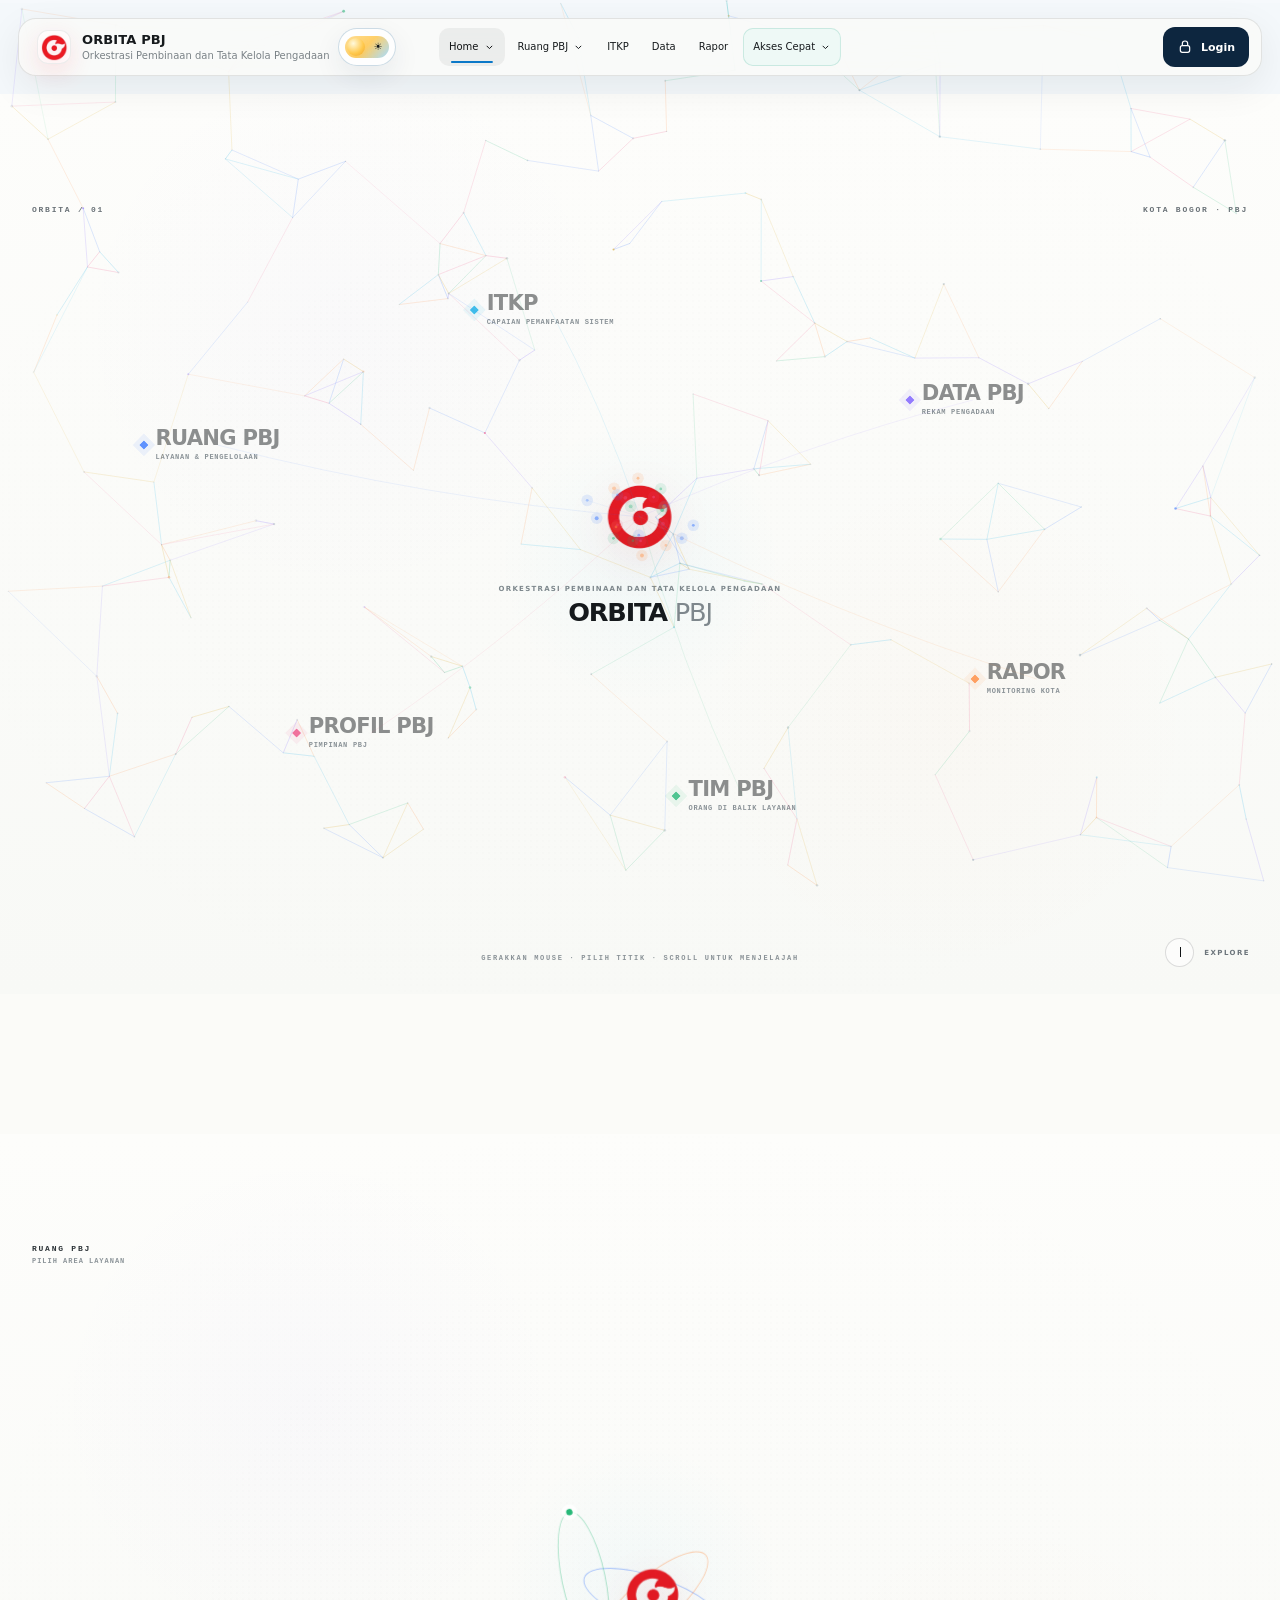
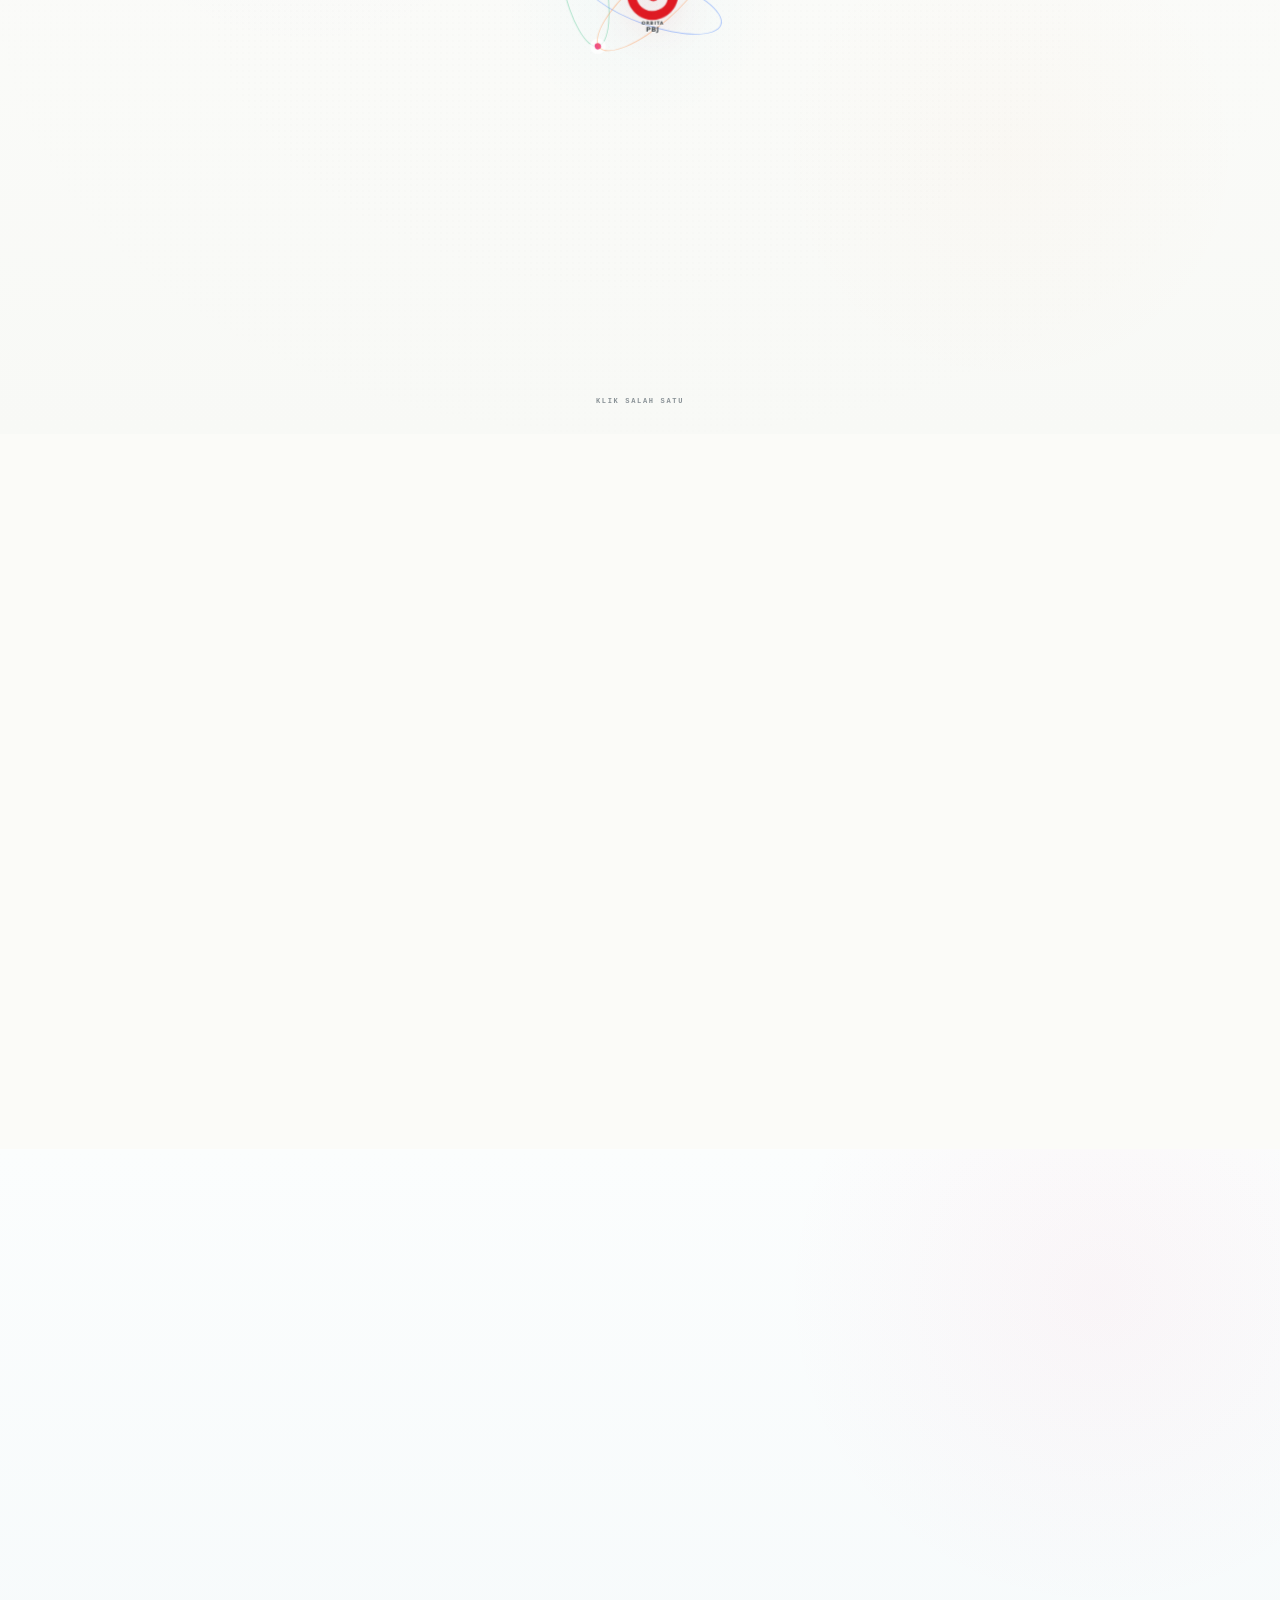
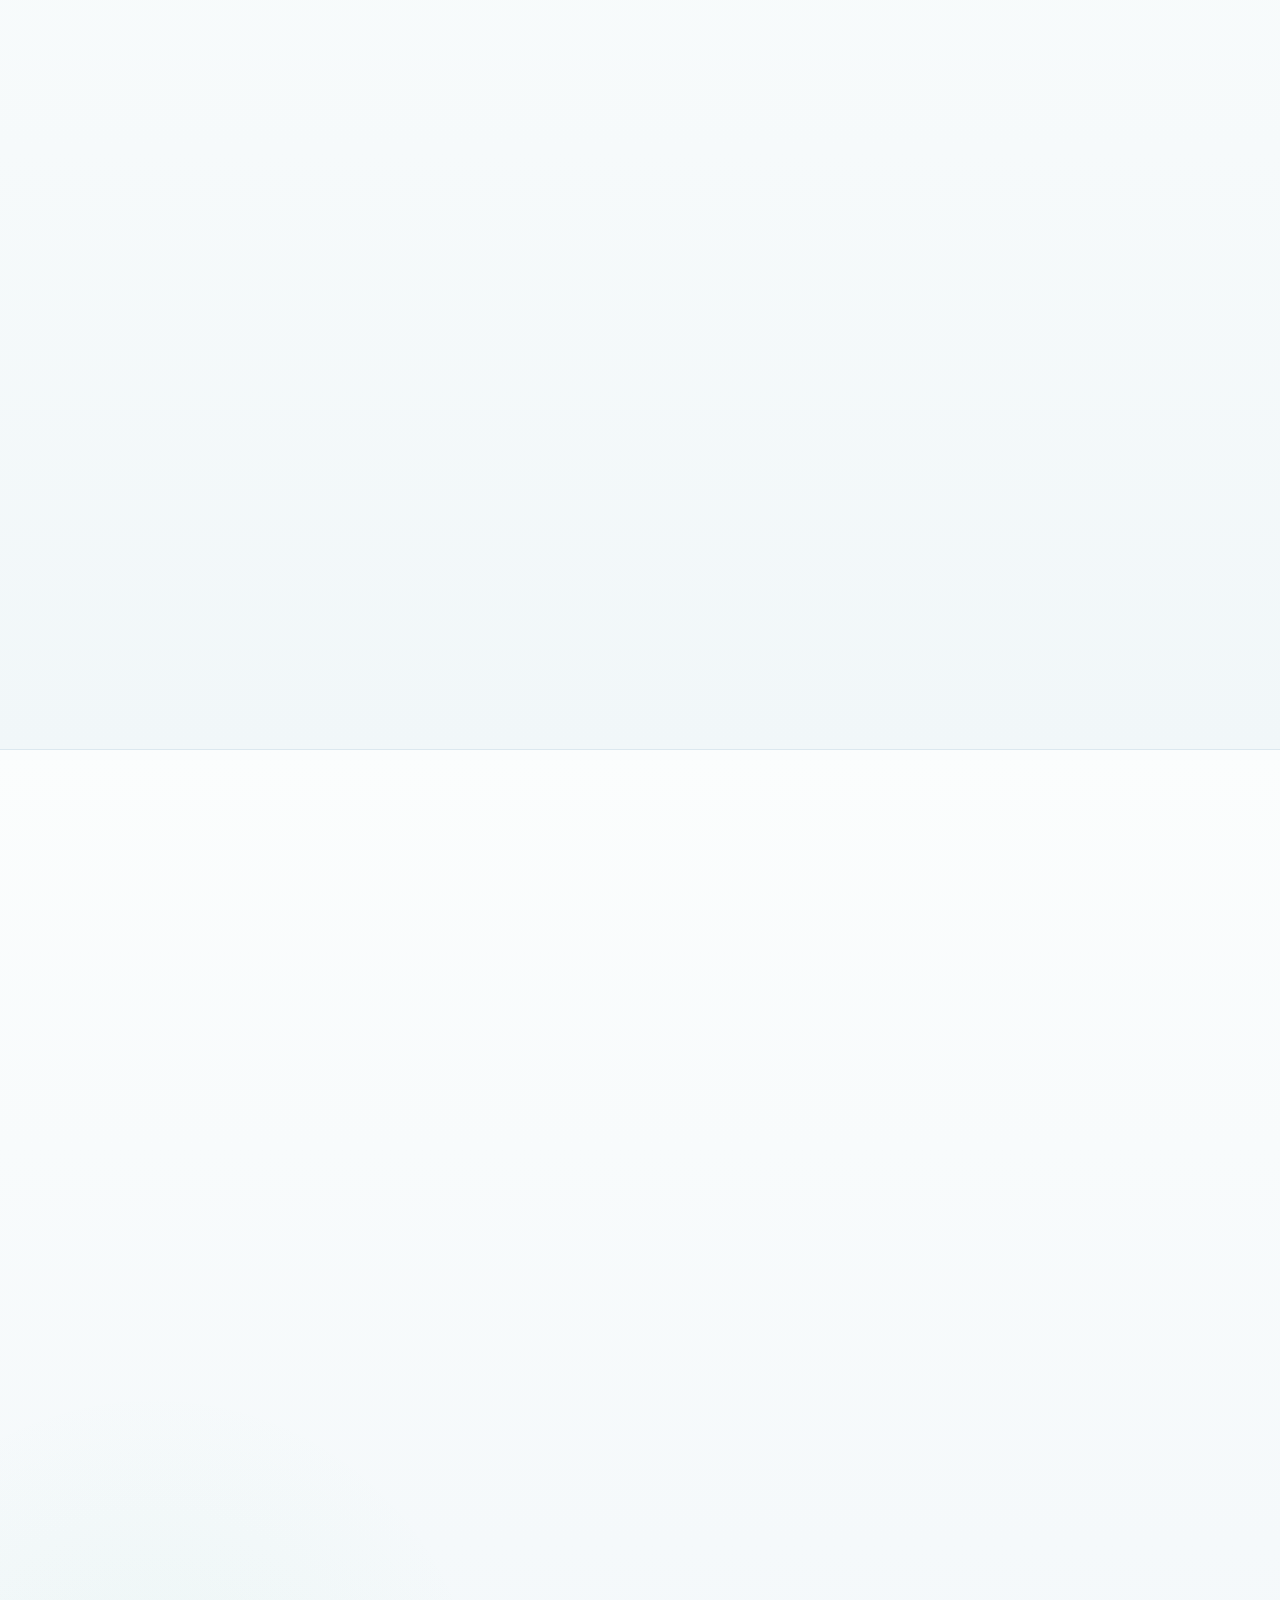
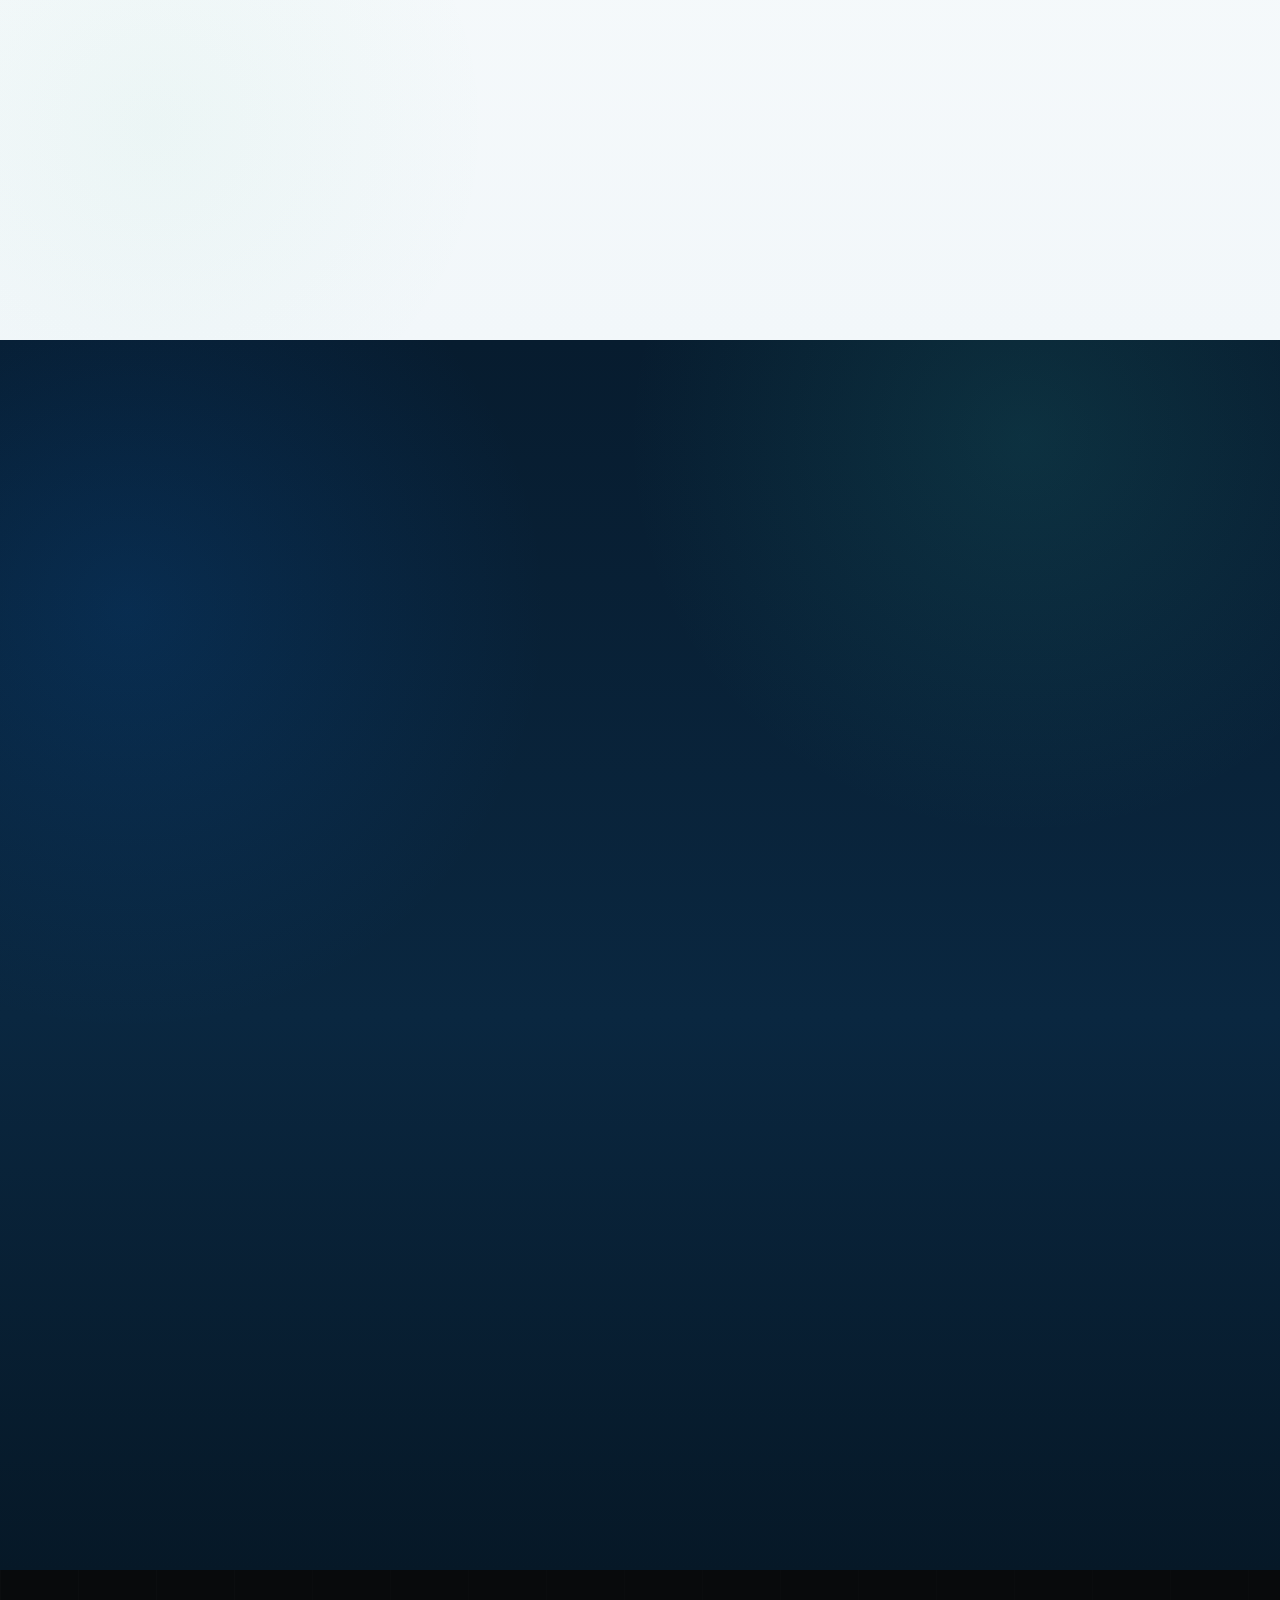
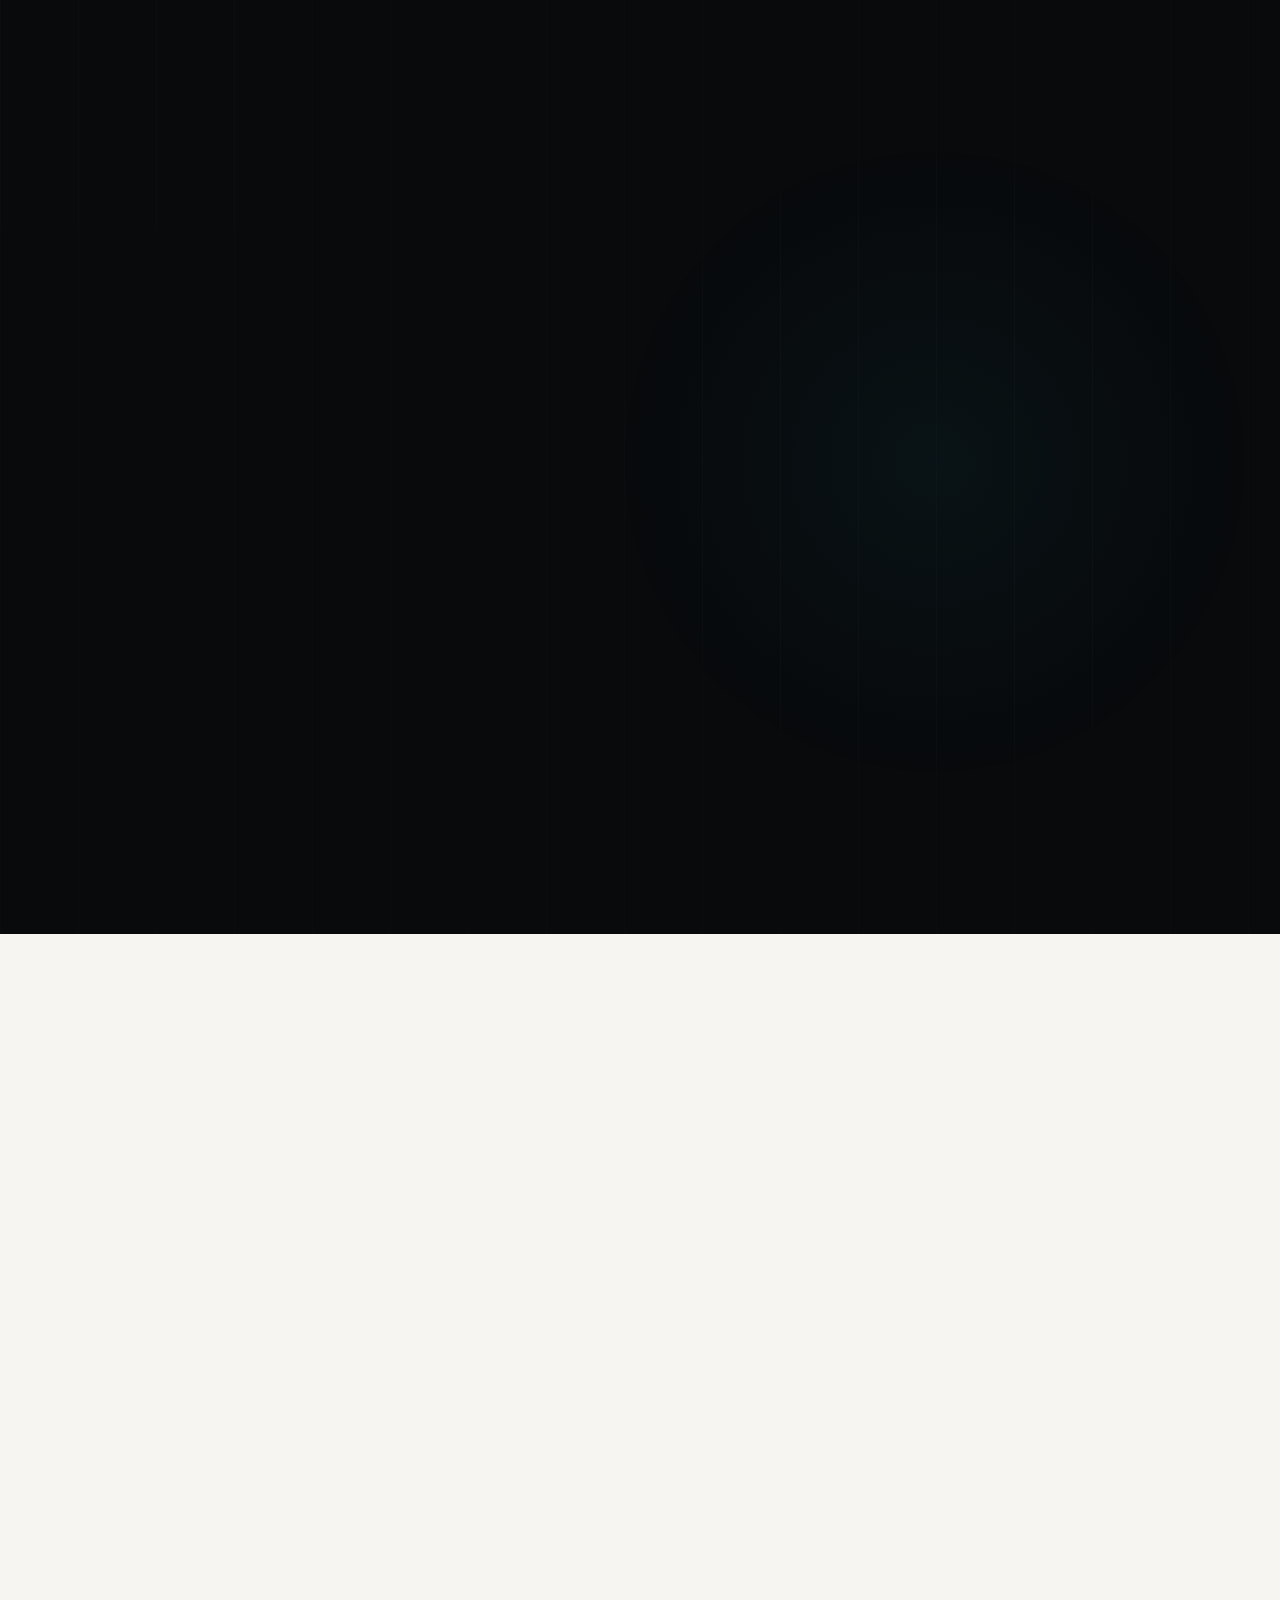
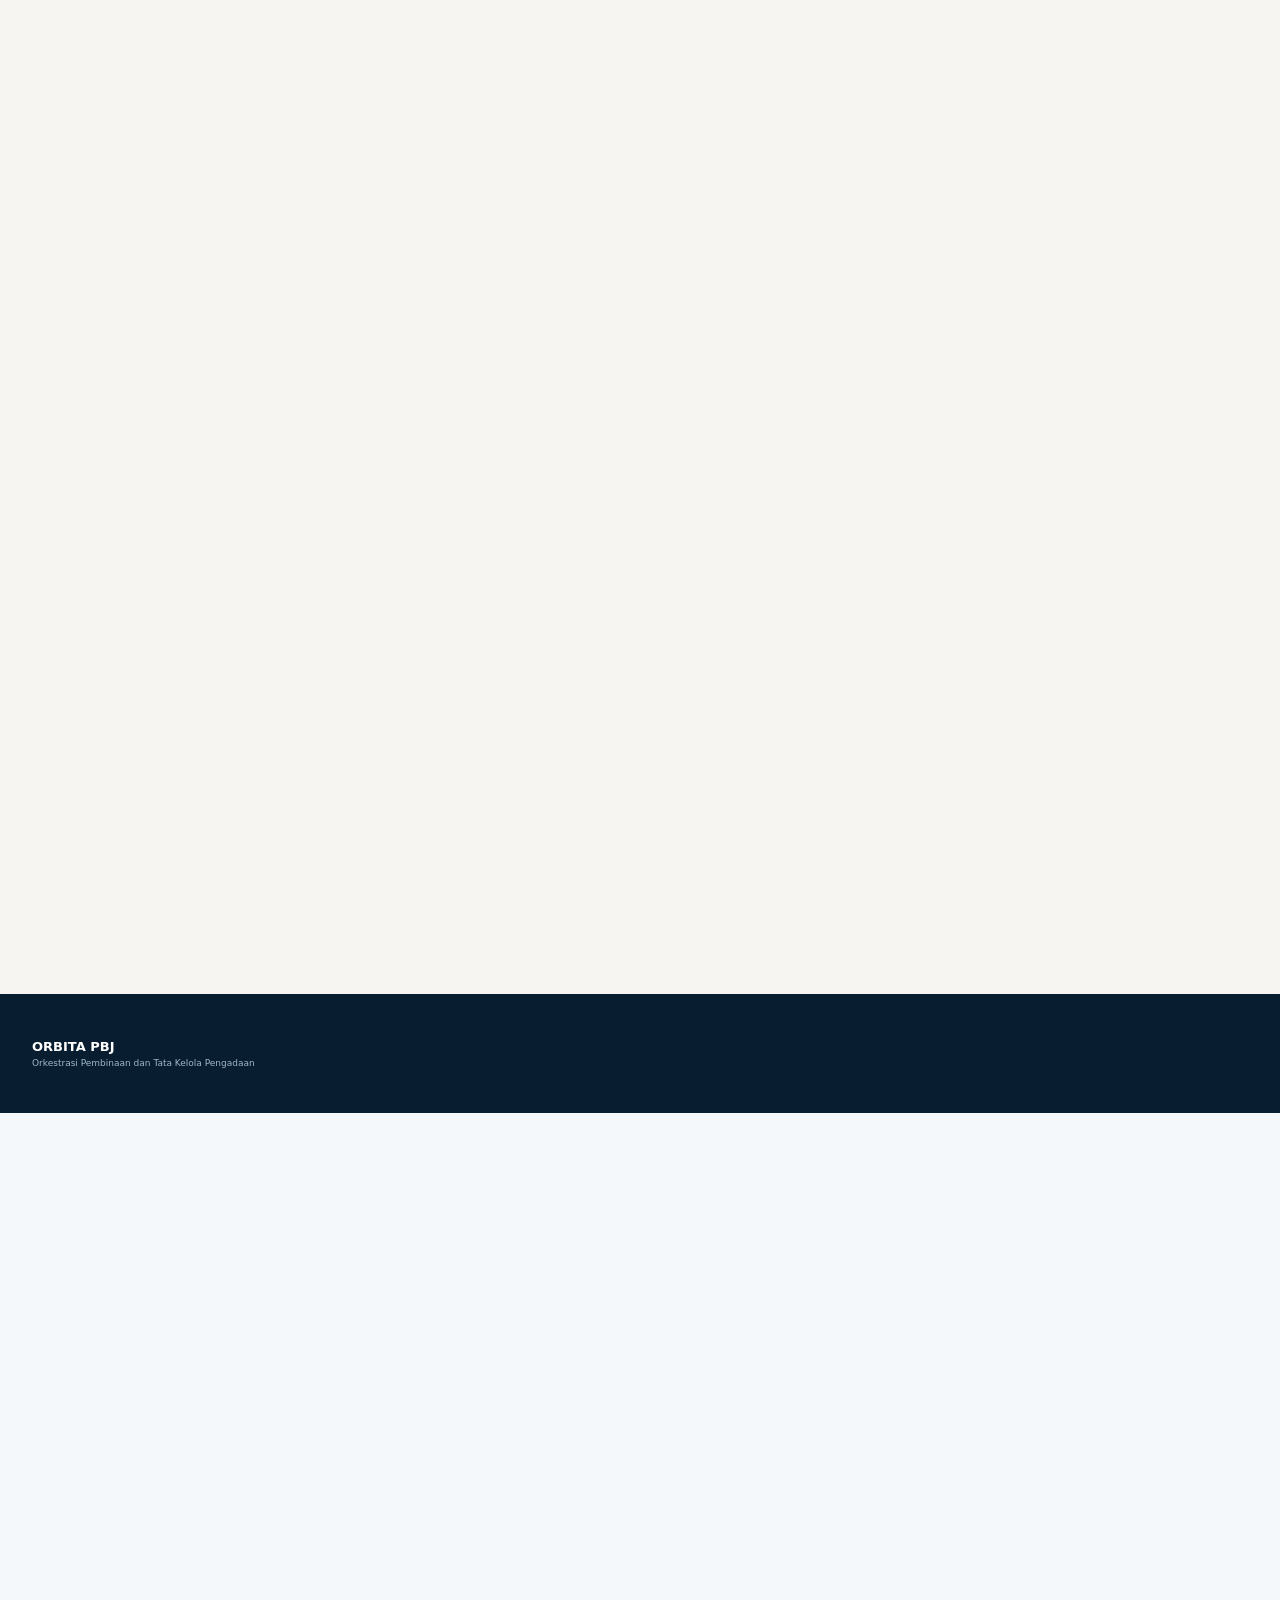
==== index.html @ d6f828d9 "Add files via upload" ====
<!doctype html>
<html lang="id"><head><meta charset="utf-8"><meta name="viewport" content="width=device-width,initial-scale=1"><title>ORBITA PBJ</title><link rel="icon" href="./assets/img/favicon.png"><meta http-equiv="refresh" content="0; url=./profil-pbj/"><script>location.replace('./profil-pbj/');</script></head><body><a href="./profil-pbj/">Buka ORBITA PBJ</a></body></html>
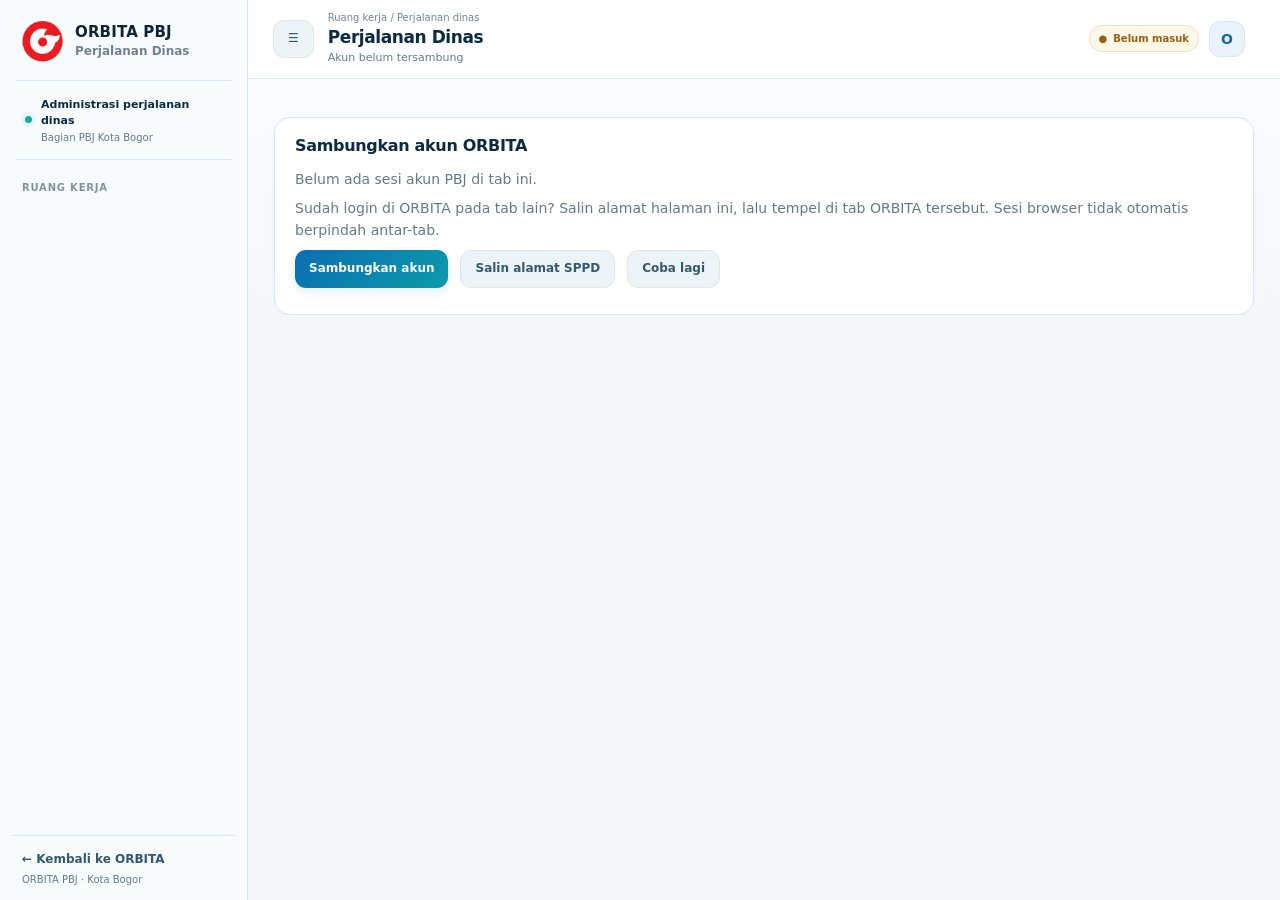
==== commit 8355a8b7: "Add files via upload" ====
--- a/index.html
+++ b/index.html
@@ -1,2 +1,33 @@
 <!doctype html>
-<html lang="id"><head><meta charset="utf-8"><meta name="viewport" content="width=device-width,initial-scale=1"><title>ORBITA PBJ</title><link rel="icon" href="./assets/img/favicon.png"><meta http-equiv="refresh" content="0; url=./profil-pbj/"><script>location.replace('./profil-pbj/');</script></head><body><a href="./profil-pbj/">Buka ORBITA PBJ</a></body></html>+<html lang="id">
+<head>
+    <meta charset="utf-8">
+    <meta name="viewport" content="width=device-width,initial-scale=1">
+    <title>Perjalanan Dinas | ORBITA</title>
+    <meta name="theme-color" content="#f4f8fb">
+    <link rel="icon" href="assets/favicon.png">
+    <link rel="stylesheet" href="assets/style.css?v=1.3.2">
+    <script defer src="assets/config.js?v=1.3.0"></script>
+    <script defer src="assets/session.js?v=1.3.0"></script>
+    <script defer src="assets/print.js?v=1.3.2"></script>
+    <script defer src="assets/app.js?v=1.3.2"></script>
+</head>
+<body>
+    <aside id="sidebar">
+        <a class="brand" href="../"><span class="mark"><img src="assets/traxpbj-logo.png" alt="" width="42" height="42"></span><span class="brand-copy"><b>ORBITA PBJ</b><small>Perjalanan Dinas</small></span></a>
+        <button type="button" id="closeMenu" class="ghost mobile close-menu" aria-label="Tutup menu">×</button>
+        <div class="side-module"><span class="module-dot"></span><div><b>Administrasi perjalanan dinas</b><small>Bagian PBJ Kota Bogor</small></div></div>
+        <div class="nav-label">Ruang kerja</div>
+        <nav id="nav" aria-label="Menu perjalanan dinas"></nav>
+        <div class="sidefoot"><a href="../profil-pbj/">← Kembali ke ORBITA</a><small>ORBITA PBJ · Kota Bogor</small></div>
+    </aside>
+    <div class="workspace">
+        <header>
+            <button class="ghost" id="hamb" aria-label="Tampilkan atau sembunyikan menu" aria-expanded="true">☰</button><div><span class="crumb">Ruang kerja / Perjalanan dinas</span><strong id="headTitle">Perjalanan Dinas</strong><small id="headOffice">Memeriksa sesi ORBITA…</small></div><div class="head-right"><span id="sync" class="sync">Menghubungkan…</span><select id="office" aria-label="Pilih OPD" hidden></select><span class="avatar" id="avatar">O</span><span id="account" class="account"></span></div>
+        </header>
+        <main id="main"><div class="welcome"><div class="eyebrow">Perjalanan dinas</div><h1>Selamat datang di ORBITA</h1><p>Menyiapkan ruang kerja Anda.</p><div class="loading-line"><i></i></div></div></main>
+    </div>
+    <div id="toast" role="status" aria-live="polite"></div>
+    <div id="printArea"></div>
+</body>
+</html>
--- a/assets/style.css
+++ b/assets/style.css
@@ -0,0 +1,2054 @@
+/* Komponen dasar dan aturan cetak. Penyesuaian tema ORBITA ada di bagian @media screen. */
+:root {
+    --ink: #182b45;
+    --muted: #64758a;
+    --blue: #155bb4;
+    --nav: #14375e;
+    --line: #e0e7f0;
+    --bg: #f3f6fb;
+    --white: #fff;
+    --green: #087b61;
+    --amber: #a66a08;
+    --red: #b23b3d;
+    font-family: Inter,system-ui,-apple-system,Segoe UI,sans-serif;
+    color: var(--ink);
+    font-size: 14px;
+}
+
+* {
+    box-sizing: border-box;
+}
+
+body {
+    margin: 0;
+    background: var(--bg);
+}
+
+button,input,select,textarea {
+    font: inherit;
+}
+
+button,a,input,select,textarea {
+    touch-action: manipulation;
+}
+
+a {
+    color: var(--blue);
+    text-decoration: none;
+}
+
+button {
+    border: 0;
+    border-radius: 9px;
+    padding: 10px 15px;
+    cursor: pointer;
+    font-weight: 650;
+    background: var(--blue);
+    color: white;
+    white-space: normal;
+}
+
+button:hover {
+    filter: brightness(.95);
+}
+
+button:disabled {
+    opacity: .5;
+    cursor: not-allowed;
+}
+
+button.ghost {
+    background: #edf3fb;
+    color: var(--blue);
+}
+
+button.danger {
+    background: #fbeaea;
+    color: var(--red);
+}
+
+button.small {
+    padding: 7px 10px;
+    font-size: 12px;
+}
+
+aside {
+    position: fixed;
+    inset: 0 auto 0 0;
+    width: 232px;
+    background: var(--nav);
+    color: #fff;
+    display: flex;
+    flex-direction: column;
+    padding: 24px 15px;
+    z-index: 10;
+}
+
+.brand {
+    display: flex;
+    align-items: center;
+    gap: 12px;
+    color: #fff;
+    font-weight: 800;
+    font-size: 22px;
+    letter-spacing: .5px;
+    padding: 0 8px 30px;
+}
+
+.brand small {
+    color: #c4d6eb;
+    font-size: 12px;
+    letter-spacing: 0;
+    font-weight: 500;
+    display: block;
+}
+
+.mark {
+    width: 43px;
+    height: 43px;
+    border-radius: 12px;
+    display: grid;
+    place-items: center;
+    background: #fff;
+    color: var(--nav);
+    font-weight: 800;
+    font-size: 28px;
+}
+
+.nav-label {
+    font-size: 10px;
+    letter-spacing: 1.3px;
+    color: #a9bfd7;
+    padding: 10px;
+}
+
+.nav-item {
+    width: 100%;
+    background: transparent;
+    text-align: left;
+    color: #dce8f8;
+    padding: 12px 10px;
+    margin: 2px 0;
+    display: flex;
+    gap: 11px;
+    align-items: center;
+    font-size: 13px;
+    font-weight: 550;
+}
+
+.nav-item b {
+    width: 21px;
+    text-align: center;
+    font-size: 16px;
+}
+
+.nav-item.on {
+    background: #2c5481;
+    color: white;
+}
+
+.sidefoot {
+    margin-top: auto;
+    padding: 12px 9px;
+    display: grid;
+    gap: 10px;
+}
+
+.sidefoot a,.sidefoot small {
+    color: #c4d6eb;
+}
+
+.workspace {
+    margin-left: 232px;
+}
+
+header {
+    position: sticky;
+    top: 0;
+    z-index: 5;
+    background: white;
+    border-bottom: 1px solid var(--line);
+    min-height: 73px;
+    display: flex;
+    align-items: center;
+    justify-content: space-between;
+    padding: 14px 28px;
+    gap: 12px;
+}
+
+header strong {
+    font-size: 16px;
+}
+
+header small {
+    display: block;
+    margin-top: 4px;
+    color: var(--muted);
+    font-size: 12px;
+}
+
+.head-right {
+    display: flex;
+    align-items: center;
+    gap: 12px;
+}
+
+.sync {
+    font-size: 11px;
+    color: var(--green);
+    white-space: nowrap;
+}
+
+.sync:before {
+    content: '●';
+    font-size: 10px;
+    margin-right: 6px;
+}
+
+.sync.off {
+    color: var(--amber);
+}
+
+.avatar {
+    display: grid;
+    place-items: center;
+    background: #e9f1fc;
+    color: var(--blue);
+    width: 36px;
+    height: 36px;
+    border-radius: 50%;
+    font-weight: 750;
+}
+
+.account {
+    font-size: 12px;
+    max-width: 160px;
+}
+
+main {
+    max-width: 1460px;
+    margin: auto;
+    padding: 28px;
+}
+
+.welcome {
+    background: linear-gradient(110deg,#e5effe,#fff);
+    border: 1px solid #d8e5f5;
+    border-radius: 15px;
+    padding: 24px 28px;
+    margin-bottom: 20px;
+}
+
+.eyebrow {
+    font-size: 11px;
+    letter-spacing: 1px;
+    font-weight: 750;
+    color: var(--blue);
+}
+
+h1 {
+    font-size: 28px;
+    margin: 8px 0 6px;
+    letter-spacing: -.8px;
+}
+
+h2 {
+    font-size: 18px;
+    margin: 0 0 15px;
+}
+
+h3 {
+    font-size: 14px;
+    margin: 0 0 12px;
+}
+
+p {
+    color: var(--muted);
+    line-height: 1.55;
+    margin: 8px 0;
+}
+
+.top,.section-title,.actions,.between {
+    display: flex;
+    align-items: center;
+    justify-content: space-between;
+    gap: 12px;
+    flex-wrap: wrap;
+}
+
+.actions {
+    justify-content: flex-start;
+}
+
+.cards {
+    display: grid;
+    grid-template-columns: repeat(4,minmax(0,1fr));
+    gap: 14px;
+    margin: 20px 0;
+}
+
+.card,.panel {
+    background: white;
+    border: 1px solid var(--line);
+    border-radius: 13px;
+    padding: 19px;
+    min-width: 0;
+}
+
+.card small {
+    color: var(--muted);
+    display: block;
+}
+
+.card strong {
+    font-size: 28px;
+    display: block;
+    margin: 9px 0 0;
+}
+
+.panel {
+    margin: 15px 0;
+}
+
+.green {
+    color: var(--green);
+}
+
+.amber {
+    color: var(--amber);
+}
+
+.blue {
+    color: var(--blue);
+}
+
+.red {
+    color: var(--red);
+}
+
+.grid {
+    display: grid;
+    grid-template-columns: repeat(2,minmax(0,1fr));
+    gap: 15px;
+}
+
+.grid.three {
+    grid-template-columns: repeat(3,minmax(0,1fr));
+}
+
+.wide {
+    grid-column: 1/-1;
+}
+
+label {
+    font-weight: 600;
+    font-size: 12px;
+    display: block;
+    margin-bottom: 6px;
+}
+
+input,select,textarea {
+    width: 100%;
+    background: white;
+    color: var(--ink);
+    padding: 10px 11px;
+    border: 1px solid #cdd9e7;
+    border-radius: 8px;
+    outline: none;
+    min-width: 0;
+}
+
+input:focus,select:focus,textarea:focus {
+    border-color: #438be0;
+    box-shadow: 0 0 0 3px #438be019;
+}
+
+input[readonly] {
+    background: #f2f6fb;
+}
+
+textarea {
+    resize: vertical;
+    min-height: 65px;
+}
+
+.head-right select {
+    width: auto;
+    max-width: 240px;
+}
+
+.hint,small.muted {
+    color: var(--muted);
+    font-size: 12px;
+    font-weight: 400;
+}
+
+.field {
+    min-width: 0;
+}
+
+.table-wrap {
+    overflow: auto;
+}
+
+table {
+    border-collapse: collapse;
+    width: 100%;
+    text-align: left;
+}
+
+th {
+    font-size: 11px;
+    text-transform: uppercase;
+    letter-spacing: .4px;
+    background: #f6f8fc;
+    color: var(--muted);
+    font-weight: 650;
+}
+
+td,th {
+    padding: 13px 11px;
+    border-bottom: 1px solid #e9eef5;
+    vertical-align: middle;
+}
+
+td {
+    font-size: 13px;
+}
+
+td small {
+    display: block;
+    color: var(--muted);
+    margin-top: 4px;
+}
+
+.pill {
+    display: inline-flex;
+    align-items: center;
+    font-size: 11px;
+    font-weight: 650;
+    padding: 5px 9px;
+    border-radius: 20px;
+    background: #eaf1fb;
+    color: var(--blue);
+    white-space: nowrap;
+}
+
+.pill.ok {
+    background: #e5f5ee;
+    color: var(--green);
+}
+
+.pill.warn {
+    background: #fff2db;
+    color: var(--amber);
+}
+
+.pill.err {
+    background: #fce8e9;
+    color: var(--red);
+}
+
+.empty {
+    text-align: center;
+    padding: 30px;
+    color: var(--muted);
+}
+
+.pipeline {
+    display: flex;
+    align-items: flex-start;
+    overflow: auto;
+    padding: 16px 2px;
+    gap: 0;
+}
+
+.step {
+    flex: 1;
+    min-width: 90px;
+    position: relative;
+    text-align: center;
+    color: var(--muted);
+    font-size: 11px;
+}
+
+.step:before {
+    content: '';
+    position: absolute;
+    top: 15px;
+    left: -50%;
+    width: 100%;
+    height: 2px;
+    background: #dce5ef;
+}
+
+.step:first-child:before {
+    display: none;
+}
+
+.step b {
+    display: grid;
+    place-items: center;
+    width: 31px;
+    height: 31px;
+    margin: 0 auto 8px;
+    border-radius: 50%;
+    background: #eaf0f7;
+    position: relative;
+    z-index: 1;
+    color: #6c7e94;
+}
+
+.step.done b {
+    background: #0b8267;
+    color: white;
+}
+
+.step.done:before,.step.active:before {
+    background: #59b49d;
+}
+
+.step.active b {
+    background: var(--blue);
+    color: white;
+    box-shadow: 0 0 0 4px #d9e9ff;
+}
+
+.step.active {
+    font-weight: 750;
+    color: var(--blue);
+}
+
+.notice {
+    background: #fff6e6;
+    color: #865a10;
+    border: 1px solid #f0dfba;
+    border-radius: 9px;
+    padding: 12px;
+    margin: 12px 0;
+    font-size: 13px;
+}
+
+.notice.info {
+    background: #eaf2ff;
+    color: #28558b;
+    border-color: #d5e6fb;
+}
+
+.person {
+    border: 1px solid var(--line);
+    border-radius: 10px;
+    padding: 16px;
+    margin: 12px 0;
+}
+
+.person .grid {
+    gap: 10px;
+}
+
+.total {
+    background: #e9f2ff;
+    border: 1px solid #d3e3f9;
+    border-radius: 12px;
+    padding: 16px;
+    display: flex;
+    justify-content: space-between;
+    align-items: center;
+    margin: 16px 0;
+}
+
+.total strong {
+    font-size: 23px;
+    color: var(--blue);
+}
+
+#toast {
+    position: fixed;
+    right: 20px;
+    bottom: 20px;
+    max-width: 440px;
+    padding: 12px 17px;
+    background: #17395d;
+    color: #fff;
+    border-radius: 10px;
+    opacity: 0;
+    pointer-events: none;
+    z-index: 99;
+    transition: opacity .15s;
+}
+
+#toast.show {
+    opacity: 1;
+}
+
+#toast.error {
+    background: #9d3037;
+}
+
+.loading-line {
+    height: 4px;
+    overflow: hidden;
+    background: #dce9fa;
+    border-radius: 6px;
+    margin-top: 20px;
+}
+
+.loading-line i {
+    display: block;
+    width: 30%;
+    height: 100%;
+    background: var(--blue);
+    animation: load 1s infinite alternate ease-in-out;
+}
+
+@keyframes load {
+
+    to {
+        transform: translateX(230%);
+    }
+}
+
+.mobile {
+    display: none;
+}
+
+#printArea {
+    display: none;
+}
+
+.toolbar {
+    display: flex;
+    gap: 8px;
+    align-items: center;
+    flex-wrap: wrap;
+}
+
+.toolbar input {
+    max-width: 350px;
+}
+
+.history {
+    border-left: 2px solid #dce8f5;
+    padding-left: 15px;
+    display: grid;
+    gap: 13px;
+}
+
+.history div small {
+    display: block;
+    color: var(--muted);
+}
+
+.files {
+    display: flex;
+    flex-direction: column;
+    gap: 8px;
+}
+
+.file {
+    display: flex;
+    align-items: center;
+    justify-content: space-between;
+    gap: 10px;
+    border: 1px solid var(--line);
+    padding: 10px;
+    border-radius: 9px;
+}
+
+.muted {
+    color: var(--muted);
+}
+
+@media(max-width:900px) {
+
+    aside {
+        transform: translateX(-100%);
+        transition: transform .2s;
+    }
+
+    body.menu aside {
+        transform: translateX(0);
+    }
+
+    .workspace {
+        margin-left: 0;
+    }
+
+    .mobile {
+        display: inline-block;
+    }
+
+    header {
+        padding: 12px;
+    }
+
+    main {
+        padding: 15px;
+    }
+
+    .cards {
+        grid-template-columns: repeat(2,1fr);
+    }
+
+    .account,.sync {
+        display: none;
+    }
+
+    .grid.three {
+        grid-template-columns: repeat(2,1fr);
+    }
+}
+
+@media(max-width:550px) {
+
+    .grid,.grid.three {
+        grid-template-columns: 1fr;
+    }
+
+    .head-right select {
+        max-width: 125px;
+    }
+
+    .cards {
+        gap: 9px;
+    }
+
+    .card {
+        padding: 13px;
+    }
+
+    .welcome {
+        padding: 18px;
+    }
+
+    .card strong {
+        font-size: 23px;
+    }
+
+    .head-right {
+        gap: 5px;
+    }
+
+    .avatar {
+        display: none;
+    }
+}
+
+@media print {
+
+    body {
+        background: white;
+    }
+
+    aside,.workspace,#toast {
+        display: none!important;
+    }
+
+    #printArea {
+        display: block!important;
+        color: #000;
+        font: 11pt Arial,sans-serif;
+    }
+
+    .print-page {
+        page-break-after: always;
+        break-after: page;
+        min-height: 260mm;
+        padding: 0;
+    }
+
+    .print-page:last-child {
+        page-break-after: auto;
+        break-after: auto;
+    }
+
+    .print-page table {
+        font: 10pt Arial,sans-serif;
+    }
+
+    .print-page th,.print-page td {
+        border: 1px solid #000;
+        padding: 6px;
+        color: #000;
+        background: white;
+        text-transform: none;
+        letter-spacing: 0;
+    }
+
+    .print-page h2 {
+        text-align: center;
+        font: bold 13pt Arial;
+        margin: 10px 0;
+    }
+
+    .print-page p {
+        color: black;
+        margin: 3px 0;
+        font-size: 10pt;
+    }
+
+    .print-page .sign {
+        display: flex;
+        justify-content: space-between;
+        gap: 15px;
+        margin-top: 18px;
+        text-align: center;
+    }
+
+    .print-page .sign>div {
+        flex: 1;
+    }
+
+    .print-page .space {
+        height: 55px;
+    }
+
+    .print-page .kop {
+        text-align: center;
+        border-bottom: 3px double black;
+        padding-bottom: 7px;
+        margin-bottom: 14px;
+    }
+
+    .print-page .kop b {
+        font-size: 14pt;
+    }
+
+    .print-page .center {
+        text-align: center;
+    }
+
+    .print-page .right {
+        text-align: right;
+    }
+
+    .print-page .visum td {
+        height: 42mm;
+        vertical-align: top;
+    }
+
+    .print-page .note {
+        font-size: 9pt;
+        line-height: 1.3;
+    }
+
+    .print-page .noborder td {
+        border: 0;
+    }
+
+    .print-page .mini td {
+        padding: 4px;
+    }
+
+    .print-page .draft {
+        font-size: 9pt;
+        text-align: center;
+    }
+
+    @page {
+        size: A4;
+        margin: 12mm;
+    }
+}
+
+/* ORBITA SPPD 1.1 — design system adapted from ORBITA profile.css and selection.css v29.02.
+   Standalone snapshot: does not require or override CSS in the parent portal. */
+
+@media screen {
+
+    :root {
+        --ink: #0a2b42;
+        --muted: #607b8d;
+        --blue: #087bc5;
+        --nav: #082f49;
+        --line: #d8e6ed;
+        --bg: #f4f8fb;
+        --green: #238b66;
+        --amber: #986112;
+        --red: #b84d4d;
+        --teal: #19a99a;
+        --sidebar-width: 248px;
+        font-family: Inter,ui-sans-serif,system-ui,-apple-system,BlinkMacSystemFont,"Segoe UI",sans-serif;
+    }
+
+    body {
+        background: linear-gradient(180deg,#fbfdfe 0,#f4f8fb 340px);
+        min-height: 100vh;
+    }
+
+    ::selection {
+        background: #cbe6ff;
+        color: #08213a;
+    }
+
+    #sidebar {
+        width: var(--sidebar-width);
+        background: #f7fbfc;
+        color: var(--ink);
+        border-right: 1px solid var(--line);
+        padding: 19px 12px 15px;
+        overflow-y: auto;
+        overscroll-behavior: contain;
+    }
+
+    .brand {
+        padding: 0 9px 17px;
+        color: #0e2438;
+        gap: 10px;
+        letter-spacing: 0;
+        font-size: 16px;
+        min-width: 0;
+    }
+
+    .brand-copy {
+        display: flex;
+        flex-direction: column;
+        line-height: 1.08;
+    }
+
+    .brand-copy b {
+        font-size: 15px;
+        letter-spacing: .01em;
+    }
+
+    .brand small {
+        font-size: 12px;
+        color: #718393;
+        margin-top: 5px;
+        font-weight: 550;
+    }
+
+    .mark {
+        width: 44px;
+        height: 44px;
+        flex: 0 0 44px;
+        background: transparent;
+        border-radius: 11px;
+        overflow: hidden;
+    }
+
+    .mark img {
+        width: 100%;
+        height: 100%;
+        object-fit: contain;
+    }
+
+    .side-module {
+        display: flex;
+        gap: 9px;
+        align-items: center;
+        border-top: 1px solid var(--line);
+        border-bottom: 1px solid var(--line);
+        padding: 16px 9px;
+        margin: 0 4px 12px;
+    }
+
+    .module-dot {
+        width: 7px;
+        height: 7px;
+        background: #19a99a;
+        border-radius: 50%;
+        box-shadow: 0 0 0 4px #19a99a15;
+        flex-shrink: 0;
+    }
+
+    .side-module b {
+        font-size: 11px;
+        display: block;
+        line-height: 1.45;
+    }
+
+    .side-module small {
+        font-size: 10px;
+        color: var(--muted);
+        display: block;
+        margin-top: 3px;
+    }
+
+    .nav-label {
+        padding: 10px 10px 7px;
+        color: #8094a0;
+        letter-spacing: .08em;
+        font-weight: 750;
+        font-size: 10px;
+        text-transform: uppercase;
+    }
+
+    .nav-item {
+        --item: #1765a8;
+        --item-bg: #eaf3ff;
+        position: relative;
+        color: #456276;
+        background: transparent;
+        border: 1px solid transparent;
+        gap: 9px;
+        margin: 3px 0;
+        padding: 9px 9px;
+        min-height: 44px;
+        font-size: 12.5px;
+        line-height: 1.3;
+        font-weight: 650;
+        border-radius: 12px;
+        text-align: left;
+        box-shadow: none;
+    }
+
+    .nav-item[data-nav="new"],.nav-item[data-nav="list"] {
+        --item: #7451ad;
+        --item-bg: #f2ecfb;
+    }
+
+    .nav-item[data-nav="check"] {
+        --item: #157b64;
+        --item-bg: #e7f6ef;
+    }
+
+    .nav-item[data-nav="rates"],.nav-item[data-nav="master"],.nav-item[data-nav="access"] {
+        --item: #a9651b;
+        --item-bg: #fff2e3;
+    }
+
+    .nav-item .nav-icon {
+        width: 30px;
+        height: 30px;
+        flex: 0 0 30px;
+        display: grid;
+        place-items: center;
+        color: var(--item);
+        background: var(--item-bg);
+        border-radius: 9px;
+    }
+
+    .nav-item .nav-icon svg {
+        width: 17px;
+        height: 17px;
+    }
+
+    .nav-item:hover {
+        background: #edf5f8;
+        border-color: #dbe8ef;
+        filter: none;
+    }
+
+    .nav-item.on {
+        background: var(--item);
+        color: white;
+        box-shadow: 0 5px 14px #203b5516;
+    }
+
+    .nav-item.on .nav-icon {
+        background: #ffffff24;
+        color: white;
+    }
+
+    .nav-item span {
+        min-width: 0;
+    }
+
+    .sidefoot {
+        padding: 16px 10px 0;
+        border-top: 1px solid var(--line);
+        margin-top: auto;
+        gap: 8px;
+    }
+
+    .sidefoot a {
+        color: #315a70;
+        font-size: 12px;
+        font-weight: 700;
+    }
+
+    .sidefoot a:hover {
+        color: var(--blue);
+    }
+
+    .sidefoot small {
+        color: var(--muted);
+        font-size: 10px;
+    }
+
+    .workspace {
+        margin-left: var(--sidebar-width);
+        min-width: 0;
+    }
+
+    header {
+        background: #fff;
+        border-bottom: 1px solid var(--line);
+        min-height: 78px;
+        padding: 12px 25px;
+        gap: 14px;
+    }
+
+    header>div:first-of-type {
+        min-width: 0;
+        flex: 1;
+    }
+
+    header strong {
+        display: block;
+        font-size: 17px;
+        letter-spacing: -.025em;
+        line-height: 1.2;
+    }
+
+    header small {
+        font-size: 11px;
+        margin-top: 4px;
+        line-height: 1.3;
+        overflow-wrap: anywhere;
+    }
+
+    .crumb {
+        display: block;
+        color: #718393;
+        font-size: 10px;
+        margin-bottom: 4px;
+    }
+
+    .head-right {
+        gap: 10px;
+        flex-shrink: 0;
+    }
+
+    .sync {
+        background: #edf8f4;
+        padding: 7px 9px;
+        border: 1px solid #d8ede4;
+        border-radius: 999px;
+        color: #24795b;
+        font-size: 10px;
+        font-weight: 650;
+    }
+
+    .sync.off {
+        background: #fff7e8;
+        color: #986112;
+        border-color: #f0e0bc;
+    }
+
+    .avatar {
+        background: #eaf3fb;
+        border: 1px solid #d5e6f4;
+        color: #1765a8;
+        border-radius: 11px;
+        flex: 0 0 36px;
+    }
+
+    .account {
+        font-size: 12px;
+        font-weight: 650;
+        overflow-wrap: anywhere;
+        max-width: 135px;
+    }
+
+    .head-right select {
+        font-size: 11px;
+        max-width: 220px;
+        min-height: 36px;
+        padding: 6px 8px;
+    }
+
+    main {
+        max-width: none;
+        padding: 24px 26px 34px;
+    }
+
+    .top {
+        gap: 12px;
+    }
+
+    .top>div:first-child {
+        min-width: 0;
+        overflow-wrap: anywhere;
+    }
+
+    h1 {
+        font-size: 30px;
+        letter-spacing: -.045em;
+        font-weight: 750;
+        line-height: 1.18;
+        margin: 0 0 5px;
+    }
+
+    h2 {
+        font-size: 16px;
+        letter-spacing: -.02em;
+        font-weight: 750;
+        margin: 0 0 14px;
+    }
+
+    h3 {
+        font-size: 14px;
+        font-weight: 700;
+    }
+
+    .top p {
+        margin: 0 0 4px;
+    }
+
+    .section-title {
+        margin-bottom: 12px;
+    }
+
+    .section-title h2,.section-title h3 {
+        margin: 0;
+    }
+
+    .welcome {
+        border: 1px solid #d8e6ed;
+        background: linear-gradient(115deg,#fff,#eef7fb);
+        border-radius: 18px;
+        padding: 22px 24px;
+        margin-bottom: 18px;
+        position: relative;
+        overflow: hidden;
+    }
+
+    .welcome h1 {
+        font-size: 31px;
+        margin: 5px 0 6px;
+    }
+
+    .eyebrow {
+        font-size: 10px;
+        font-weight: 750;
+        color: var(--blue);
+        letter-spacing: .07em;
+    }
+
+    .welcome p {
+        font-size: 13px;
+        color: #607a8b;
+    }
+
+    .welcome .top {
+        align-items: center;
+    }
+
+    .cards {
+        gap: 12px;
+        margin: 18px 0;
+    }
+
+    .card,.panel {
+        border: 1px solid var(--line);
+        border-radius: 16px;
+        padding: 17px;
+        background: #fff;
+        box-shadow: 0 2px 7px rgba(19,65,91,.025);
+    }
+
+    .panel {
+        margin: 14px 0;
+        padding: 18px 20px;
+    }
+
+    .card strong {
+        font-size: 32px;
+        letter-spacing: -.045em;
+        font-variant-numeric: tabular-nums;
+        margin: 8px 0 5px;
+    }
+
+    .card small {
+        font-size: 12px;
+        font-weight: 700;
+        color: #48667a;
+    }
+
+    .kpi {
+        min-height: 127px;
+    }
+
+    .kpi-head {
+        display: flex;
+        align-items: center;
+        justify-content: space-between;
+        gap: 8px;
+    }
+
+    .kpi-icon {
+        width: 33px;
+        height: 33px;
+        display: grid;
+        place-items: center;
+        border-radius: 10px;
+        color: #1765a8;
+        background: #eaf3ff;
+        flex-shrink: 0;
+    }
+
+    .kpi-0 {
+        background: linear-gradient(145deg,#082d46,#0b647a);
+        border-color: transparent;
+        color: #fff;
+    }
+
+    .kpi-0 small {
+        color: #d2edf2;
+    }
+
+    .kpi-0 strong {
+        color: #fff;
+    }
+
+    .kpi-0 .kpi-icon {
+        background: #ffffff20;
+        color: #fff;
+    }
+
+    .kpi-0 .kpi-caption {
+        color: #bfdce2;
+    }
+
+    .kpi-1 .kpi-icon {
+        color: #986112;
+        background: #fff2df;
+    }
+
+    .kpi-3 .kpi-icon {
+        color: #24795b;
+        background: #eaf7f2;
+    }
+
+    .kpi-caption {
+        display: block;
+        font-size: 11px;
+        color: var(--muted);
+    }
+
+    button {
+        font-size: 12px;
+        line-height: 1.4;
+        min-height: 38px;
+        border-radius: 11px;
+        padding: 9px 14px;
+        font-weight: 700;
+        background: linear-gradient(135deg,#0b6eb2,#0a9bab);
+        box-shadow: 0 4px 10px rgba(8,123,197,.12);
+        transition: background .15s,box-shadow .15s,transform .15s;
+    }
+
+    button:not(.nav-item):not(:disabled):hover {
+        filter: none;
+        box-shadow: 0 6px 16px rgba(8,123,197,.18);
+        transform: translateY(-1px);
+    }
+
+    button.ghost {
+        background: #edf4f7;
+        color: #315a70;
+        box-shadow: none;
+        border: 1px solid #dce8ee;
+    }
+
+    button.danger {
+        background: #fff1f0;
+        color: #b64b4b;
+        border: 1px solid #f0d4d3;
+        box-shadow: none;
+    }
+
+    button.small {
+        min-height: 30px;
+        font-size: 11px;
+        padding: 6px 10px;
+        border-radius: 9px;
+    }
+
+    button:disabled {
+        cursor: wait;
+        transform: none;
+        opacity: .6;
+    }
+
+    button:focus-visible,a:focus-visible,summary:focus-visible {
+        outline: 2px solid #188ac2;
+        outline-offset: 3px;
+    }
+
+    label {
+        color: #36586d;
+        font-size: 12px;
+        font-weight: 650;
+        margin-bottom: 6px;
+    }
+
+    input,select,textarea {
+        font-size: 13px;
+        border-color: #d3e2ea;
+        border-radius: 11px;
+        background: #fafdfe;
+        padding: 10px 12px;
+        min-height: 40px;
+    }
+
+    input:focus,select:focus,textarea:focus {
+        border-color: #69b5d3;
+        box-shadow: 0 0 0 3px rgba(25,139,196,.08);
+        background: #fff;
+    }
+
+    input[type=checkbox] {
+        width: auto;
+        min-height: 0;
+        accent-color: var(--blue);
+    }
+
+    input[readonly] {
+        background: #edf4f7;
+    }
+
+    textarea {
+        line-height: 1.5;
+    }
+
+    .hint,small.muted {
+        font-size: 11px;
+    }
+
+    .grid {
+        gap: 15px 18px;
+    }
+
+    .person {
+        background: #fbfdfe;
+        border-color: #dbe8ef;
+        border-radius: 14px;
+        padding: 17px;
+    }
+
+    .person details summary {
+        color: #17648b;
+        font-size: 12px;
+    }
+
+    .total {
+        background: #edf8f7;
+        border-color: #d0e9e3;
+        border-radius: 13px;
+    }
+
+    .total strong {
+        color: #167965;
+        font-variant-numeric: tabular-nums;
+    }
+
+    .total small {
+        color: #46776e;
+    }
+
+    .toolbar {
+        padding-bottom: 12px;
+    }
+
+    .table-wrap {
+        border: 1px solid #e1ebf0;
+        border-radius: 12px;
+        overflow: auto;
+    }
+
+    th {
+        background: #f4f8fb;
+        color: #607b8d;
+        font-size: 10px;
+        letter-spacing: .035em;
+        padding: 12px;
+    }
+
+    td {
+        font-size: 12px;
+        padding: 13px 12px;
+        overflow-wrap: anywhere;
+        border-color: #edf2f5;
+    }
+
+    td b {
+        font-weight: 700;
+    }
+
+    td small {
+        font-size: 11px;
+        line-height: 1.4;
+    }
+
+    tbody tr:last-child td {
+        border-bottom: none;
+    }
+
+    tbody tr:hover {
+        background: #fafdfe;
+    }
+
+    .pill {
+        background: #eaf3fb;
+        color: #1765a8;
+        font-size: 10.5px;
+        line-height: 1.35;
+        padding: 6px 9px;
+        white-space: normal;
+        border: 1px solid #dce9f2;
+    }
+
+    .pill.ok {
+        background: #eaf7f2;
+        color: #24795b;
+        border-color: #d5eae0;
+    }
+
+    .pill.warn {
+        background: #fff2df;
+        color: #986112;
+        border-color: #f1dfbe;
+    }
+
+    .pill.err {
+        background: #fff2df;
+        color: #986112;
+        border-color: #f1dfbe;
+    }
+
+    .empty {
+        background: #fafdfe;
+        border: 1px dashed #c9dbe4;
+        border-radius: 13px;
+        padding: 36px 15px;
+        font-size: 13px;
+        color: #718995;
+    }
+
+    .notice {
+        border-radius: 11px;
+        line-height: 1.55;
+    }
+
+    .notice.info {
+        background: #edf8fe;
+        border-color: #d6e9f4;
+        color: #28647d;
+    }
+
+    .history {
+        border-color: #d8e6ed;
+        gap: 14px;
+    }
+
+    .history div {
+        position: relative;
+        padding-left: 3px;
+    }
+
+    .history div:before {
+        content: '';
+        position: absolute;
+        left: -21px;
+        top: 6px;
+        width: 8px;
+        height: 8px;
+        border: 2px solid #fff;
+        border-radius: 50%;
+        background: #087bc5;
+        box-shadow: 0 0 0 2px #dbeaf3;
+    }
+
+    .file {
+        border-radius: 11px;
+        background: #fafdfe;
+    }
+
+    .loading-line {
+        background: #e3edf3;
+    }
+
+    .loading-line i {
+        background: linear-gradient(90deg,#087bc5,#19a99a);
+    }
+
+    #toast {
+        background: #082f49;
+        box-shadow: 0 10px 30px #082f4926;
+    }
+
+    .pipeline {
+        display: grid;
+        grid-template-columns: repeat(7,minmax(93px,1fr));
+        gap: 7px;
+        overflow-x: auto;
+        padding: 7px 2px 12px;
+        align-items: stretch;
+    }
+
+    .step {
+        position: relative;
+        min-width: 0;
+        border: 1px solid #dde8ef;
+        border-radius: 12px;
+        background: #f8fbfd;
+        color: #6c8392;
+        padding: 12px 6px 10px;
+        display: flex;
+        flex-direction: column;
+        align-items: center;
+        gap: 5px;
+        text-align: center;
+        font-size: 11px;
+        line-height: 1.25;
+    }
+
+    .step:before {
+        display: none;
+    }
+
+    .step b {
+        width: 29px;
+        height: 29px;
+        background: #e6eef3;
+        color: #6c8392;
+        margin: 0 0 3px;
+        font-size: 12px;
+    }
+
+    .step span {
+        font-weight: 700;
+        overflow-wrap: anywhere;
+    }
+
+    .step small {
+        font-size: 9px;
+        line-height: 1.25;
+        color: inherit;
+        font-weight: 500;
+    }
+
+    .step.done {
+        background: #eaf7f2;
+        border-color: #d0e9e3;
+        color: #24795b;
+    }
+
+    .step.done b {
+        background: #238b66;
+    }
+
+    .step.active {
+        background: #edf8fe;
+        border-color: #69b5d3;
+        color: #0877bd;
+        box-shadow: inset 0 -3px #087bc5;
+    }
+
+    .step.active b {
+        background: #0084bd;
+        box-shadow: 0 0 0 4px #0084bd14;
+    }
+
+    .pipeline[data-status="PERBAIKAN"] .step.active {
+        background: #fff5df;
+        border-color: #e6bb62;
+        color: #986112;
+        box-shadow: inset 0 -3px #dca43a;
+    }
+
+    .pipeline[data-status="PERBAIKAN"] .step.active b {
+        background: #b77a15;
+        box-shadow: 0 0 0 4px #e8a13c20;
+    }
+
+    .pipeline[data-status="SIAP_BAYAR"] .step.active {
+        background: #edf8f7;
+        border-color: #9bd2c3;
+        color: #167965;
+        box-shadow: inset 0 -3px #19a99a;
+    }
+
+    .pipeline[data-status="SIAP_BAYAR"] .step.active b {
+        background: #19a99a;
+    }
+
+    @media(max-width:1100px) {
+
+        .cards {
+            grid-template-columns: repeat(2,minmax(0,1fr));
+        }
+
+        .account {
+            max-width: 100px;
+        }
+
+        .head-right select {
+            max-width: 160px;
+        }
+
+        .pipeline {
+            grid-template-columns: repeat(7,minmax(96px,1fr));
+        }
+    }
+
+    @media(max-width:900px) {
+
+        #sidebar {
+            transform: translateX(-100%);
+            transition: transform .18s ease;
+            z-index: 20;
+            box-shadow: 0 15px 40px #082f491b;
+        }
+
+        body.menu #sidebar {
+            transform: translateX(0);
+        }
+
+        .workspace {
+            margin-left: 0;
+        }
+
+        header {
+            padding: 10px 14px;
+            min-height: 68px;
+        }
+
+        .mobile {
+            display: inline-flex;
+            align-items: center;
+            justify-content: center;
+            flex-shrink: 0;
+        }
+
+        .head-right {
+            gap: 6px;
+        }
+
+        main {
+            padding: 17px;
+        }
+
+        .sync {
+            display: inline-flex;
+            max-width: 155px;
+            white-space: normal;
+            font-size: 9px;
+            line-height: 1.2;
+        }
+
+        .account {
+            display: none;
+        }
+
+        header>div:first-of-type {
+            flex: 1;
+        }
+
+        .grid.three {
+            grid-template-columns: repeat(2,minmax(0,1fr));
+        }
+    }
+
+    @media(max-width:550px) {
+
+        header {
+            flex-wrap: wrap;
+            gap: 6px;
+            padding: 9px 12px;
+        }
+
+        .crumb {
+            display: none;
+        }
+
+        header strong {
+            font-size: 15px;
+        }
+
+        header small {
+            font-size: 10px;
+        }
+
+        .head-right {
+            flex: 0 1 auto;
+        }
+
+        .head-right select {
+            max-width: 125px;
+            font-size: 10px;
+        }
+
+        .sync {
+            max-width: 105px;
+            font-size: 9px;
+            padding: 5px 6px;
+        }
+
+        main {
+            padding: 12px;
+        }
+
+        .welcome {
+            padding: 16px;
+        }
+
+        .welcome h1,h1 {
+            font-size: 25px;
+        }
+
+        .welcome .top {
+            align-items: flex-start;
+        }
+
+        .cards {
+            gap: 8px;
+            margin: 12px 0;
+        }
+
+        .card {
+            padding: 12px;
+        }
+
+        .kpi {
+            min-height: 116px;
+        }
+
+        .kpi-icon {
+            width: 26px;
+            height: 26px;
+        }
+
+        .kpi-icon svg {
+            width: 16px;
+        }
+
+        .card small {
+            font-size: 11px;
+        }
+
+        .card strong {
+            font-size: 28px;
+        }
+
+        .kpi-caption {
+            font-size: 10px;
+        }
+
+        .panel {
+            padding: 14px;
+            margin: 10px 0;
+        }
+
+        .grid,.grid.three {
+            grid-template-columns: 1fr;
+        }
+
+        .pipeline {
+            grid-template-columns: repeat(7,102px);
+        }
+
+        .total strong {
+            font-size: 18px;
+        }
+
+        .table-wrap table {
+            min-width: 530px;
+        }
+
+        .toolbar input {
+            max-width: none;
+        }
+
+        .top .actions {
+            gap: 6px;
+        }
+
+        .person {
+            padding: 12px;
+        }
+    }
+
+    @media(prefers-reduced-motion:reduce) {
+
+        button,#sidebar,#toast {
+            transition: none!important;
+        }
+
+        .loading-line i {
+            animation: none;
+        }
+    }
+}
+
+@media screen and (max-width:900px) {
+
+    #sidebar .brand {
+        padding-right: 29px;
+    }
+
+    .close-menu {
+        position: absolute;
+        right: 10px;
+        top: 17px;
+        width: 29px;
+        height: 29px;
+        min-height: 29px;
+        padding: 0;
+        font-size: 20px;
+        line-height: 1;
+    }
+}
+
+/* Pilihan master dan akun */
+.picker input[type="search"] { margin-bottom: 5px; }
+.master-group { border-top: 1px solid var(--line, #dce8ee); padding-top: 13px; margin-top: 8px; }
+.master-group h3 { margin: 0; font-size: 14px; }
+#employeeTable tr[hidden], #accessTable tr[hidden] { display: none; }
+
+/* Ruang kerja internal PBJ */
+@media screen and (min-width: 901px) {
+    #hamb { display: inline-flex; align-items: center; justify-content: center; flex-shrink: 0; }
+    body.sidebar-hidden #sidebar { transform: translateX(-100%); }
+    body.sidebar-hidden .workspace { margin-left: 0; }
+}
+@media screen {
+    .pipeline { grid-template-columns: repeat(4, minmax(100px, 1fr)); }
+    .budget-kpi { font-size: clamp(17px, 1.6vw, 26px) !important; overflow-wrap: anywhere; }
+    .budget-meter { height: 5px; min-width: 80px; border-radius: 9px; background: #e2ebf1; margin-top: 8px; overflow: hidden; }
+    .budget-meter i { display: block; height: 100%; background: #168b83; border-radius: inherit; }
+    .budget-alert { color: #a33131; background: #fff1f0; border-color: #f4b8b2; }
+}
+
+/* Petunjuk persiapan formulir */
+.setup-notice { display: grid; gap: 10px; margin-bottom: 16px; }
+.setup-item { display: flex; align-items: center; justify-content: space-between; gap: 10px; flex-wrap: wrap; }
+.setup-item + .setup-item { border-top: 1px solid currentColor; padding-top: 10px; }
+
+/* Navigasi halaman tabel dan dialog konfirmasi */
+@media screen {
+    .paging {
+        display: flex;
+        align-items: center;
+        flex-wrap: wrap;
+        gap: 12px;
+        margin-top: 12px;
+        color: var(--muted);
+        font-size: 12px;
+    }
+    .paging label, .paging-nav {
+        display: flex;
+        align-items: center;
+        gap: 8px;
+        margin: 0;
+        white-space: nowrap;
+    }
+    .paging select { width: auto; min-width: 64px; padding: 6px 8px; }
+    .paging-count { flex: 1; }
+    .paging-nav { margin-left: auto; flex-wrap: wrap; }
+    .orbita-dialog {
+        width: min(460px, calc(100vw - 32px));
+        max-height: calc(100vh - 32px);
+        padding: 22px;
+        border: 1px solid var(--line);
+        border-radius: 17px;
+        background: var(--white);
+        color: var(--ink);
+        box-shadow: 0 18px 65px rgba(15, 39, 63, .24);
+    }
+    .orbita-dialog::backdrop { background: rgba(14, 35, 55, .48); }
+    .dialog-head, .dialog-actions { display: flex; align-items: center; gap: 10px; }
+    .dialog-head h2 { margin: 0; flex: 1; }
+    .dialog-symbol {
+        display: grid;
+        place-items: center;
+        width: 32px;
+        height: 32px;
+        flex: 0 0 32px;
+        border-radius: 10px;
+        background: #e7f2fa;
+        color: #087bb7;
+        font-weight: 800;
+    }
+    .dialog-close { padding: 6px 10px; font-size: 18px; }
+    .orbita-dialog p { margin: 16px 0; line-height: 1.6; }
+    .dialog-actions { justify-content: flex-end; margin-top: 20px; }
+    @media (max-width: 560px) {
+        .paging-nav { width: 100%; margin-left: 0; justify-content: space-between; }
+    }
+}
+@media print { .orbita-dialog { display: none !important; } }
+
+/* Peringatan biaya melebihi batas */
+.money-over, .total strong.money-over { color: #b4232c !important; font-weight: 700; }
+
+/* Rincian perjalanan: saldo kendaraan dan uang harian. */
+.cost-line { display:flex; align-items:center; gap:12px; padding:12px 0; border-bottom:1px solid #dce8ee; }
+.cost-line-fields { flex:1; min-width:0; }
+.transport-balance { padding:10px 12px; background:#eaf6f7; border-radius:9px; color:#125d65; }
+.cost-daily { display:flex; justify-content:space-between; align-items:center; gap:12px; padding:12px; margin-top:12px; background:#edf5fa; border-radius:9px; }
+@media(max-width:650px){ .cost-line { align-items:flex-start; } .cost-daily { flex-wrap:wrap; } }
+
+/* Cetak SPD: A4, margin dan susunan mengikuti template Excel 14 Oktober 2026. */
+@page spd-front-page { size: A4 portrait; margin: 14mm 13mm 14mm 18mm; }
+@page spd-back-page { size: A4 portrait; margin: 15mm 5mm 19mm 10mm; }
+@media print {
+    .print-page.spd-sheet { min-height: 0; padding: 0; font: 10pt/1.15 Arial, sans-serif; color: #000; position: relative; }
+    .spd-front { page: spd-front-page; }
+    .spd-back { page: spd-back-page; }
+    .spd-sheet .spd-content { width: 100%; }
+    .spd-draft { font: bold 8pt Arial, sans-serif; text-align: center; margin: 0 0 1mm; }
+    .spd-kop { display: flex; align-items: center; gap: 1mm; min-height: 30mm; border-bottom: 1.5pt solid #000; padding: 0 0 1mm; }
+    .spd-kop img { display: block; width: 23mm; height: 29.6mm; object-fit: contain; flex: none; }
+    .spd-kop-text { text-align: center; flex: 1; display: flex; flex-direction: column; justify-content: space-evenly; align-self: stretch; }
+    .spd-kop-text b { font-size: 12.2pt; line-height: 1.2; }
+    .spd-kop-text span { font-size: 10pt; line-height: 1.25; }
+    .spd-title { font-weight: bold; text-decoration: underline; text-align: center; font-size: 11pt; margin: 1.5mm 0; }
+    .spd-number { text-align: center; margin-bottom: 6mm; }
+    .print-page .spd-table { table-layout: fixed; border-collapse: collapse; width: 100%; font: 10pt/1.15 Arial, sans-serif; }
+    .print-page .spd-table td { border: .7pt solid #000; font: inherit; padding: 1mm 1.4mm; vertical-align: top; overflow-wrap: anywhere; }
+    .print-page .spd-table .spd-no { padding-left: .8mm; padding-right: .3mm; white-space: nowrap; }
+    .spd-r1, .spd-r2 { height: 9mm; }
+    .spd-r3 { height: 18mm; }
+    .spd-purpose { height: 38mm; }
+    .spd-r5 { height: 6mm; }
+    .spd-r6 { height: 13mm; }
+    .spd-r7 { height: 19mm; }
+    .spd-followers { height: 5mm; }
+    .spd-followers-blank { height: 9mm; }
+    .spd-r9 { height: 22mm; }
+    .spd-r10 { height: 8mm; }
+    .spd-line { display: flex; align-items: baseline; gap: 1mm; margin-bottom: .6mm; }
+    .spd-line > span:first-child { flex: 0 0 4mm; }
+    .spd-line > span:last-child { flex: 1; min-width: 0; }
+    .spd-r3 .spd-line:nth-child(2) { min-height: 7mm; }
+    .spd-follower-name { margin-left: 10mm; }
+    .spd-follower-cols { display: grid; grid-template-columns: 1fr 1fr; text-align: center; }
+    .spd-follower-cols span + span { border-left: .7pt solid #000; }
+    .spd-footnote { font-size: 9pt; margin-top: 1.5mm; }
+    .spd-front-sign { width: 53%; margin-left: auto; margin-top: 2mm; }
+    .spd-signature { text-align: center; line-height: 1.2; }
+    .spd-front-sign .spd-signature { text-align: left; }
+    .spd-sign-gap { height: 14mm; }
+    .spd-visum { border: .7pt solid black; font: 9.5pt/1.18 Arial, sans-serif; }
+    .vis-pair { display: grid; grid-template-columns: 1fr 1fr; border-bottom: .7pt solid black; }
+    .vis-cell { position: relative; padding: 1.8mm 2mm 1.8mm 7mm; overflow-wrap: anywhere; min-width: 0; }
+    .vis-cell + .vis-cell { border-left: .7pt solid black; }
+    .vis-index { position: absolute; left: 1.2mm; top: 1.8mm; }
+    .vis-first { min-height: 54mm; }
+    .vis-middle { min-height: 39mm; }
+    .vis-last { min-height: 59mm; }
+    .vis-field { display: grid; grid-template-columns: 27mm 2mm 1fr; gap: .5mm; margin-bottom: .8mm; }
+    .vis-indent { margin-top: -1mm; margin-bottom: 1mm; }
+    .vis-blank-sign { text-align: center; margin-top: 11mm; }
+    .spd-visum .spd-signature { margin-top: 3mm; }
+    .spd-visum .spd-sign-gap { height: 15mm; }
+    .vis-note-title { padding: 1mm 1.5mm; }
+    .vis-note-title + .vis-note-title { border-top: .7pt solid black; }
+    .vis-notice { padding: 0 2mm 1.5mm; text-align: justify; line-height: 1.15; }
+}
+@media print {
+    .spd-front:has(.spd-draft) .spd-number { margin-bottom: 2mm; }
+    .spd-back .spd-draft { position: absolute; top: 3mm; left: 3mm; width: 40%; margin: 0; text-align: left; }
+}
+
+/* Rincian perjalanan: tiga kelompok mengikuti format Excel. */
+.cost-group { margin-top: 14px; }
+.cost-group h4 { margin: 0; font-size: 13px; color: #173c52; }
+.cost-group .cost-line-fields { grid-template-columns: minmax(0, 1.2fr) minmax(0, .7fr) minmax(0, 1fr); }
+.cost-group .actions { margin-top: 8px; }
+@media (max-width: 650px) { .cost-group .cost-line-fields { grid-template-columns: 1fr; } }
+@media print { .print-page .cost-print { table-layout: fixed; width: 100%; } .cost-print th:nth-child(1) { width: 7%; } .cost-print th:nth-child(2) { width: 45%; } .cost-print th:nth-child(3) { width: 23%; } .cost-print td { overflow-wrap: anywhere; } .cost-print tr { break-inside: avoid; } }
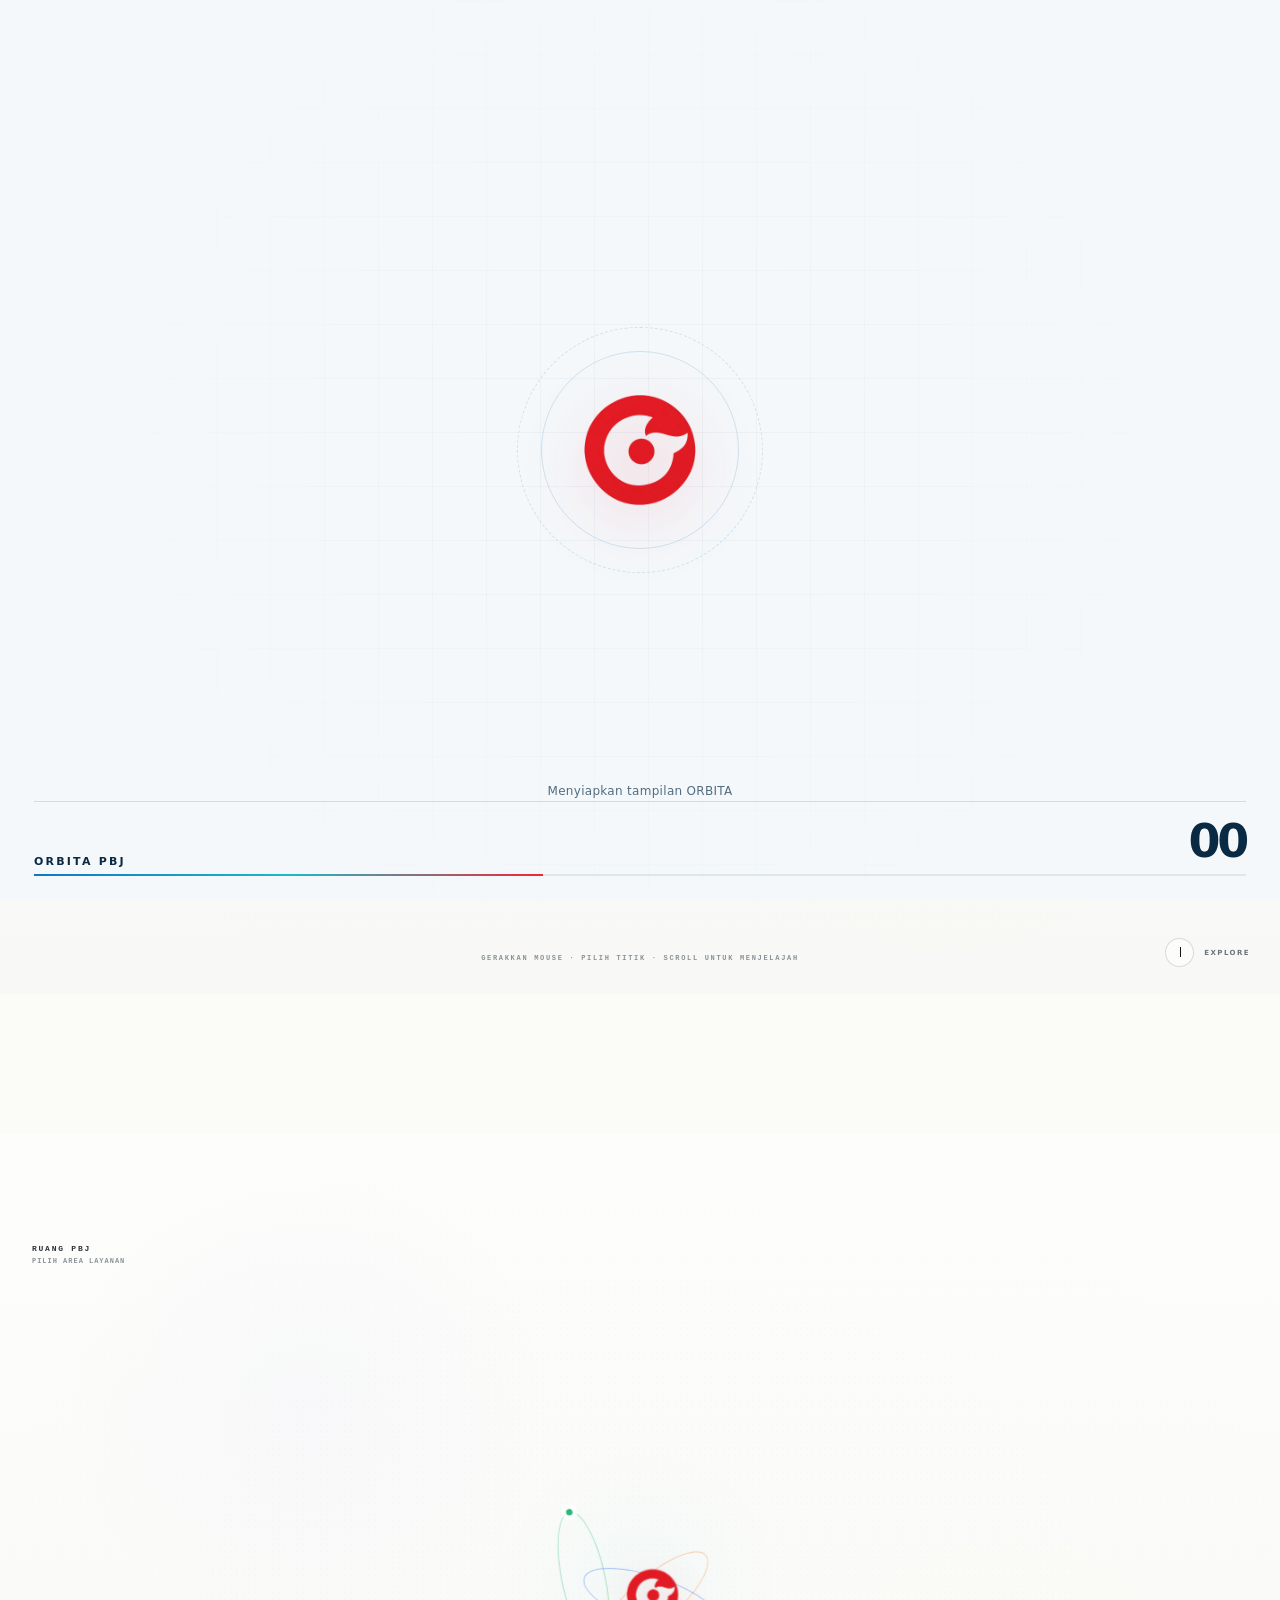
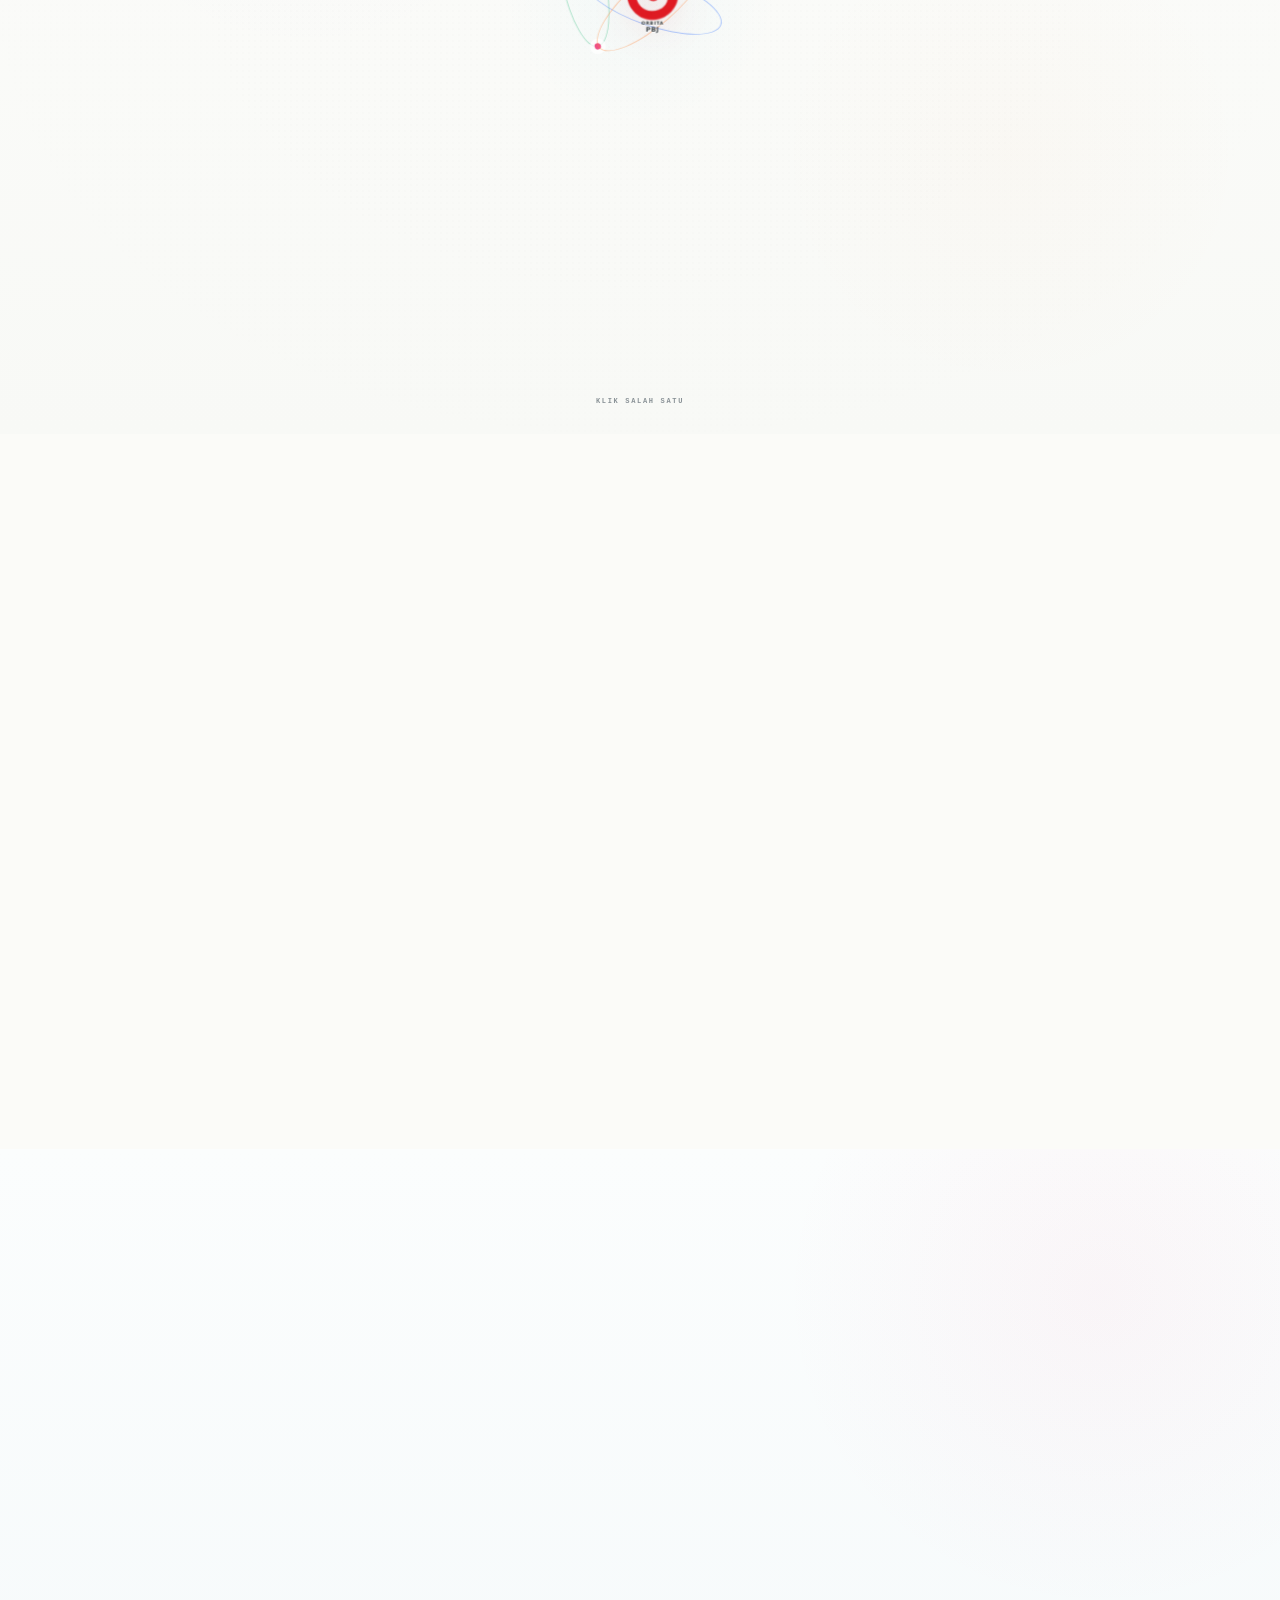
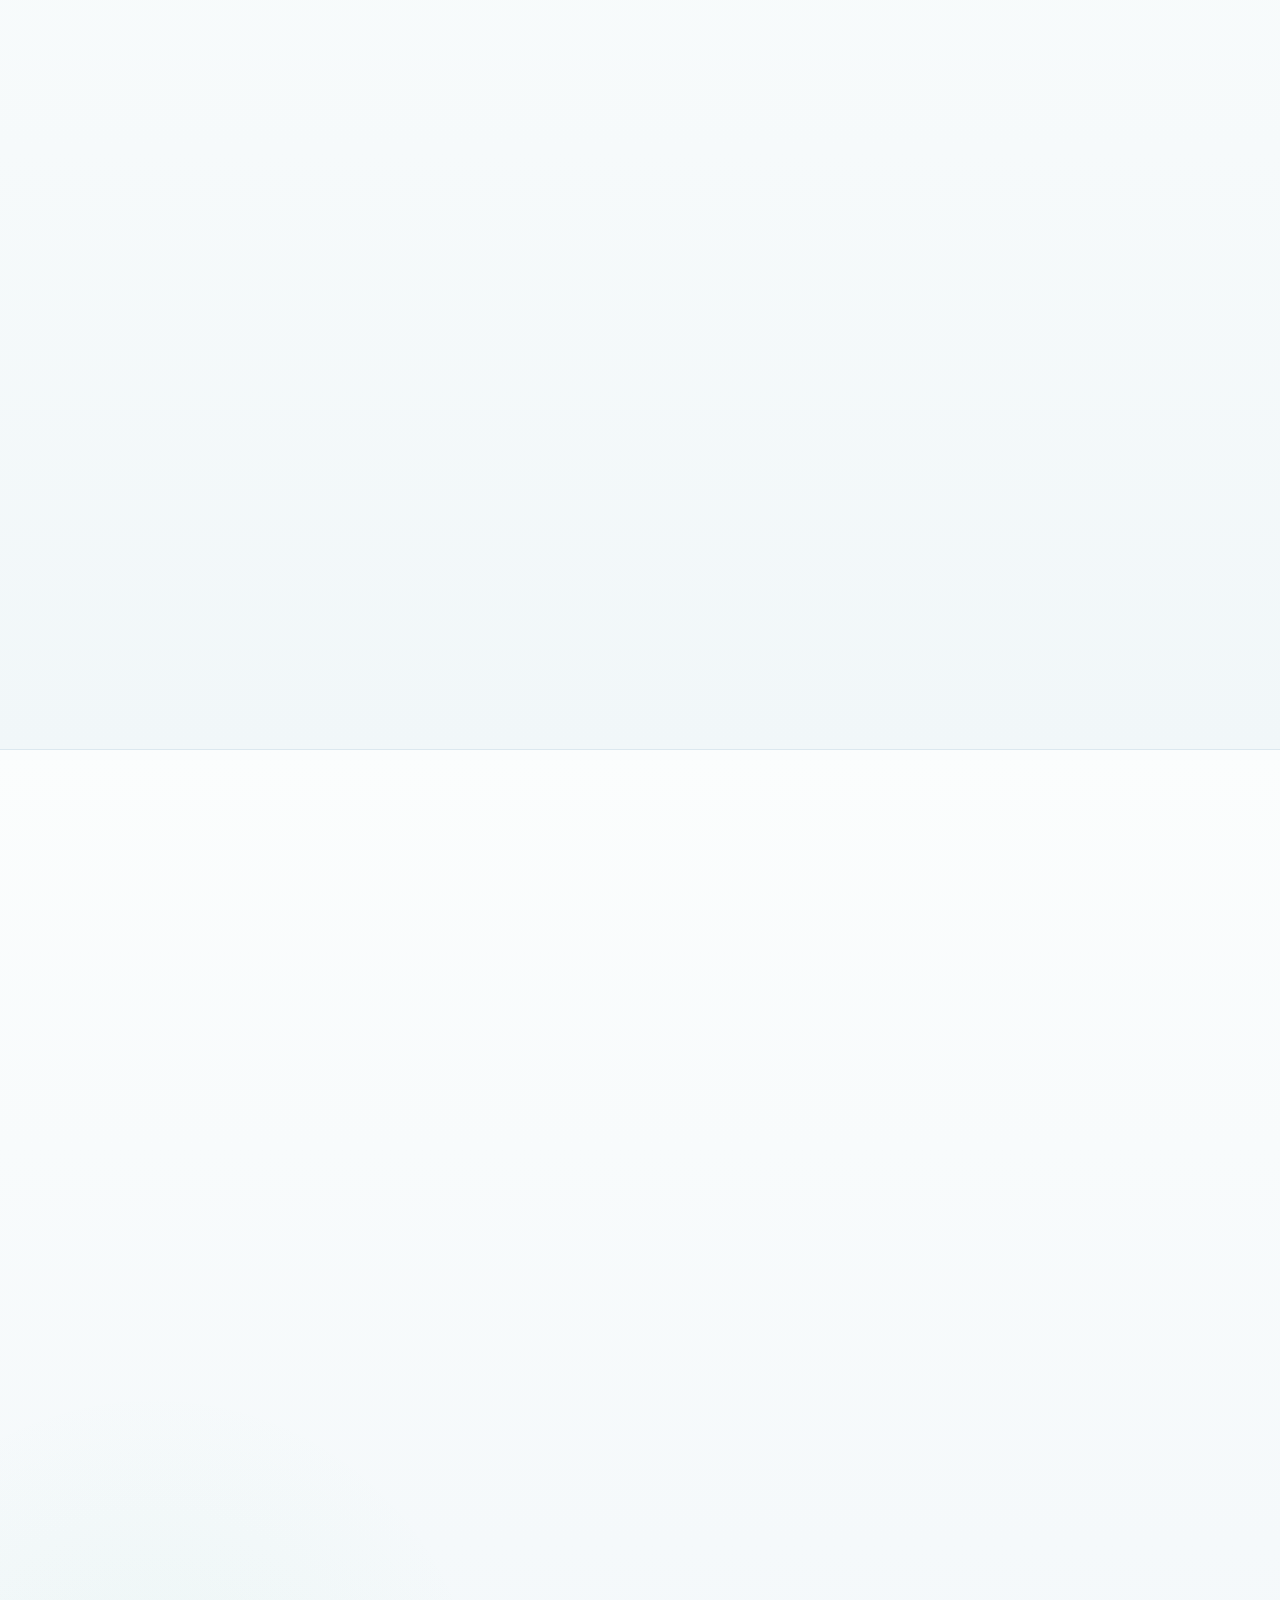
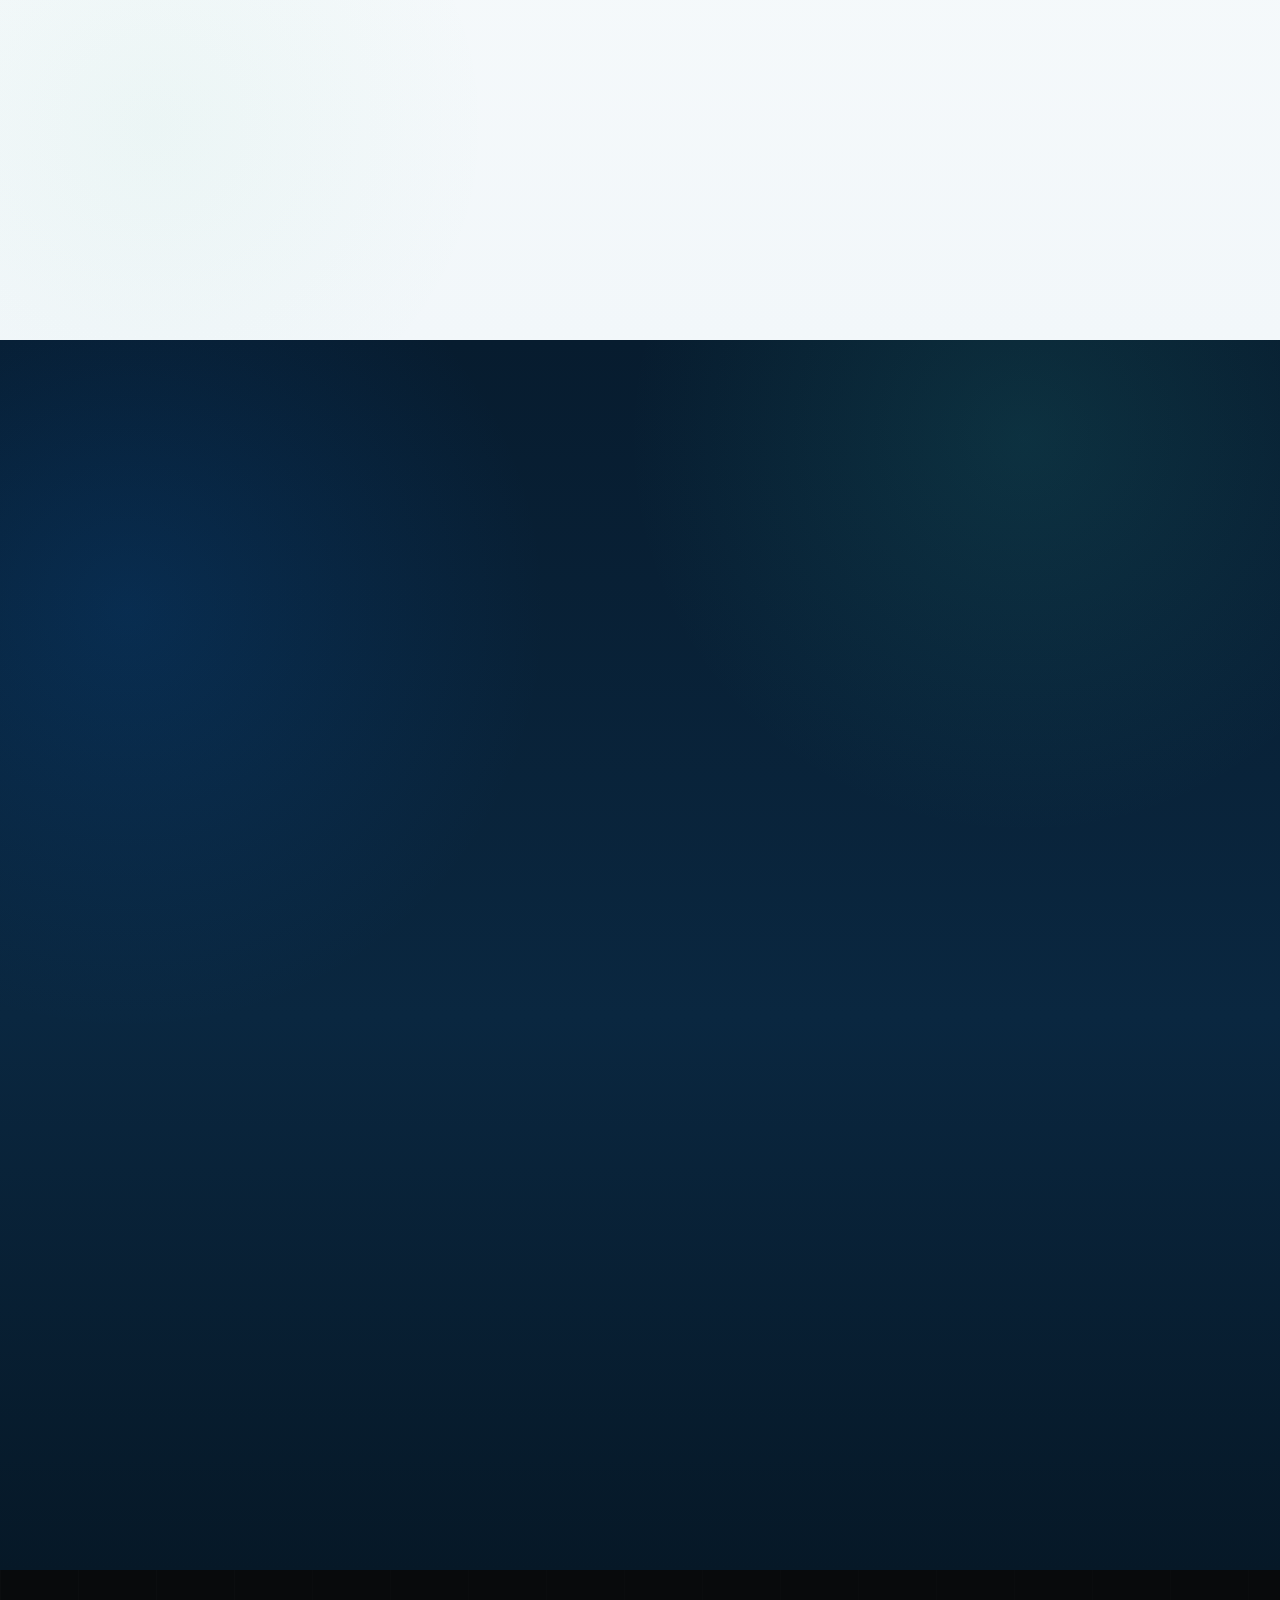
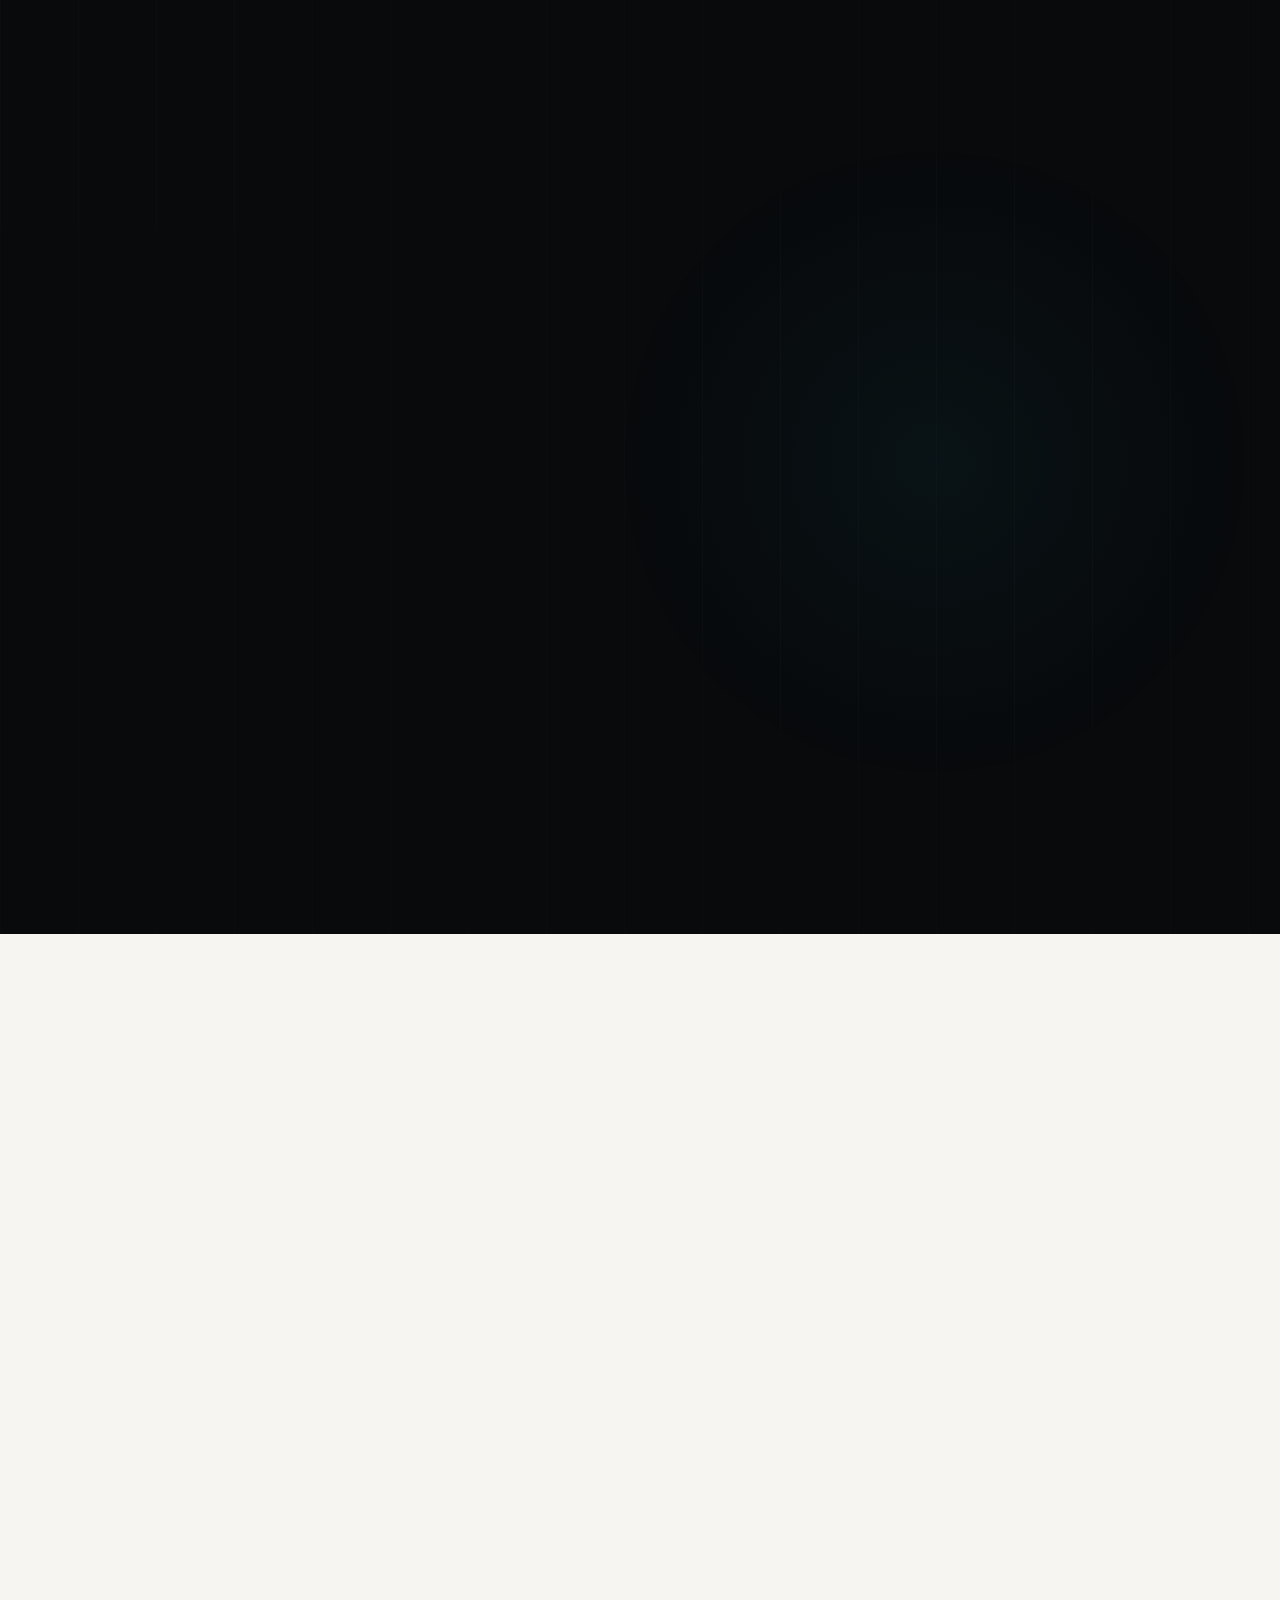
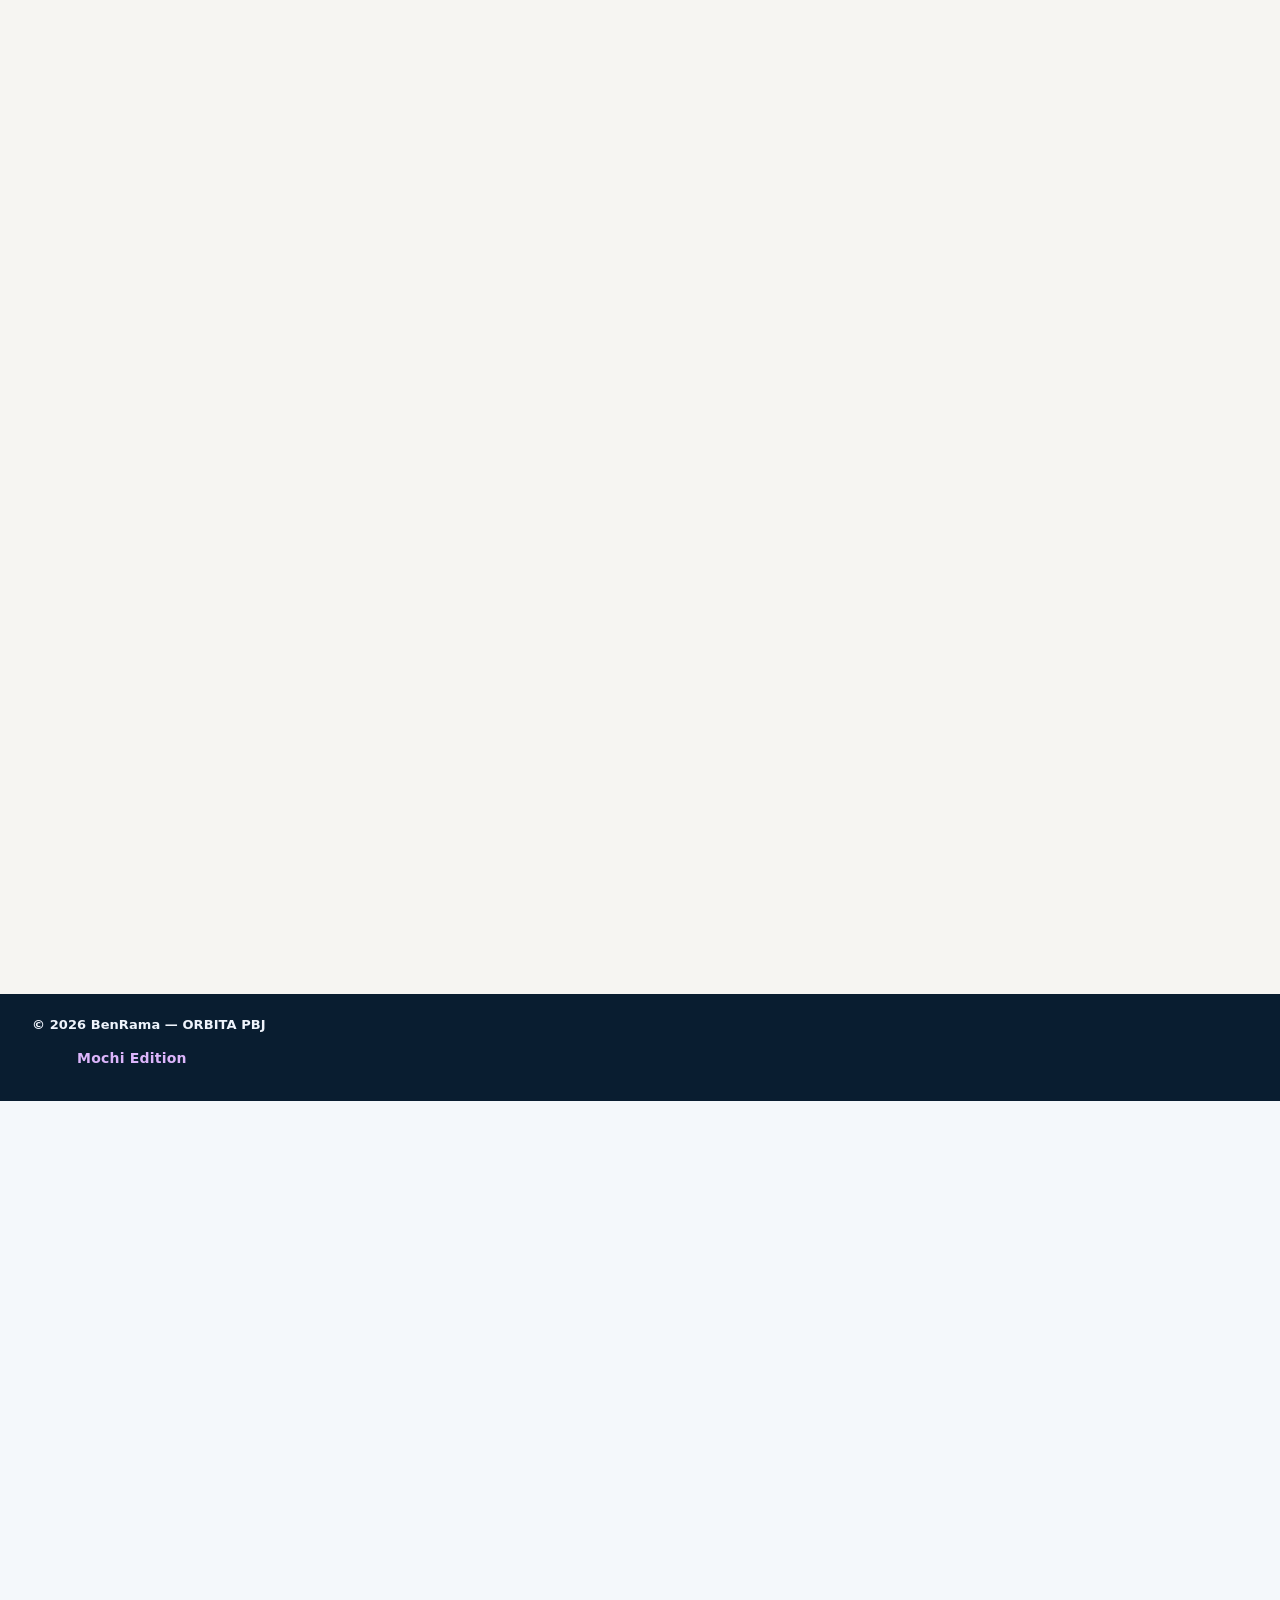
==== commit e98af787: "Add files via upload" ====
--- a/index.html
+++ b/index.html
@@ -1,33 +1,2 @@
 <!doctype html>
-<html lang="id">
-<head>
-    <meta charset="utf-8">
-    <meta name="viewport" content="width=device-width,initial-scale=1">
-    <title>Perjalanan Dinas | ORBITA</title>
-    <meta name="theme-color" content="#f4f8fb">
-    <link rel="icon" href="assets/favicon.png">
-    <link rel="stylesheet" href="assets/style.css?v=1.3.2">
-    <script defer src="assets/config.js?v=1.3.0"></script>
-    <script defer src="assets/session.js?v=1.3.0"></script>
-    <script defer src="assets/print.js?v=1.3.2"></script>
-    <script defer src="assets/app.js?v=1.3.2"></script>
-</head>
-<body>
-    <aside id="sidebar">
-        <a class="brand" href="../"><span class="mark"><img src="assets/traxpbj-logo.png" alt="" width="42" height="42"></span><span class="brand-copy"><b>ORBITA PBJ</b><small>Perjalanan Dinas</small></span></a>
-        <button type="button" id="closeMenu" class="ghost mobile close-menu" aria-label="Tutup menu">×</button>
-        <div class="side-module"><span class="module-dot"></span><div><b>Administrasi perjalanan dinas</b><small>Bagian PBJ Kota Bogor</small></div></div>
-        <div class="nav-label">Ruang kerja</div>
-        <nav id="nav" aria-label="Menu perjalanan dinas"></nav>
-        <div class="sidefoot"><a href="../profil-pbj/">← Kembali ke ORBITA</a><small>ORBITA PBJ · Kota Bogor</small></div>
-    </aside>
-    <div class="workspace">
-        <header>
-            <button class="ghost" id="hamb" aria-label="Tampilkan atau sembunyikan menu" aria-expanded="true">☰</button><div><span class="crumb">Ruang kerja / Perjalanan dinas</span><strong id="headTitle">Perjalanan Dinas</strong><small id="headOffice">Memeriksa sesi ORBITA…</small></div><div class="head-right"><span id="sync" class="sync">Menghubungkan…</span><select id="office" aria-label="Pilih OPD" hidden></select><span class="avatar" id="avatar">O</span><span id="account" class="account"></span></div>
-        </header>
-        <main id="main"><div class="welcome"><div class="eyebrow">Perjalanan dinas</div><h1>Selamat datang di ORBITA</h1><p>Menyiapkan ruang kerja Anda.</p><div class="loading-line"><i></i></div></div></main>
-    </div>
-    <div id="toast" role="status" aria-live="polite"></div>
-    <div id="printArea"></div>
-</body>
-</html>
+<html lang="id"><head><meta charset="utf-8"><meta name="viewport" content="width=device-width,initial-scale=1"><title>ORBITA PBJ</title><link rel="icon" href="./assets/img/favicon.png"><meta http-equiv="refresh" content="0; url=./profil-pbj/"><script>location.replace('./profil-pbj/');</script></head><body><a href="./profil-pbj/">Buka ORBITA PBJ</a></body></html>
